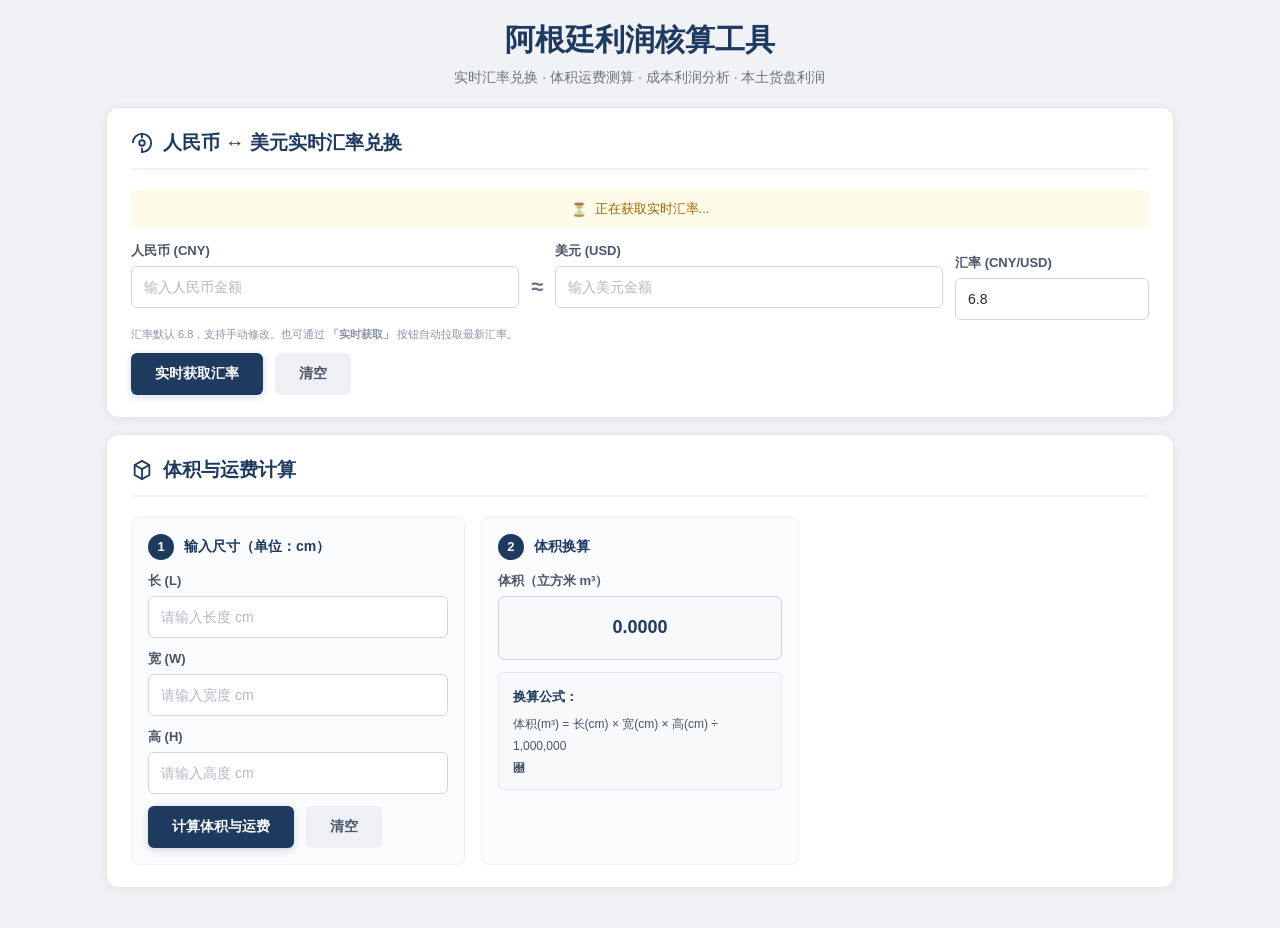
==== index.html @ 24477c1f "Publish original calculator page" ====
<!DOCTYPE html>
<html lang="zh-CN">
<head>
  <meta charset="UTF-8" />
  <meta name="viewport" content="width=device-width, initial-scale=1.0" />
  <title>阿根廷利润核算工具</title>
  <style>
    :root {
      --primary: #1e3a5f;
      --primary-light: #2c5282;
      --accent: #2563eb;
      --bg: #f0f2f5;
      --card: #ffffff;
      --border: #e2e5ea;
      --text: #1f2937;
      --muted: #6b7280;
      --green: #3f9142;
      --green-soft: #f2faf2;
      --blue-soft: #eff6ff;
      --danger: #dc2626;
      --danger-soft: #fff1f2;
      --shadow: 0 2px 12px rgba(0, 0, 0, 0.06);
      --radius-lg: 12px;
      --radius-md: 8px;
      --radius-sm: 6px;
    }

    * { box-sizing: border-box; }
    body {
      margin: 0;
      background: var(--bg);
      color: var(--text);
      font-family: "Microsoft YaHei", "PingFang SC", "Noto Sans SC", Arial, sans-serif;
    }

    .page {
      max-width: 1100px;
      margin: 0 auto;
      padding: 20px 16px 24px;
    }

    .hero {
      text-align: center;
      margin-bottom: 20px;
    }

    .hero h1 {
      margin: 0 0 8px;
      font-size: 30px;
      font-weight: 700;
      color: var(--primary);
    }

    .hero p {
      margin: 0;
      color: var(--muted);
      font-size: 14px;
    }

    .panel {
      background: var(--card);
      border: 1px solid var(--border);
      border-radius: var(--radius-lg);
      box-shadow: var(--shadow);
      padding: 22px 24px;
      margin-bottom: 16px;
    }

    .section-title {
      display: flex;
      align-items: center;
      gap: 10px;
      margin: 0 0 20px;
      padding-bottom: 12px;
      border-bottom: 2px solid #eef2f7;
      font-size: 19px;
      font-weight: 700;
      color: var(--primary);
    }

    .section-title svg { flex: 0 0 auto; }

    .section-title .subtitle {
      font-size: 13px;
      color: var(--muted);
      font-weight: 400;
      margin-left: 6px;
    }

    .grid-3 {
      display: grid;
      grid-template-columns: 1.05fr 1fr 1.05fr;
      gap: 16px;
      align-items: stretch;
    }

    .grid-2 {
      display: grid;
      grid-template-columns: 1fr 1fr;
      gap: 16px;
      align-items: start;
    }

    .grid-6 {
      display: grid;
      grid-template-columns: 1fr 1fr 1fr 0.85fr 0.85fr 0.85fr;
      gap: 14px;
      align-items: start;
    }

    .grid-2x2 {
      display: grid;
      grid-template-columns: 1fr 1fr;
      gap: 14px;
    }

    .subcard {
      border: 1px solid #eef0f5;
      border-radius: var(--radius-md);
      padding: 16px;
      background: #fafbfc;
    }

    .result-stack {
      display: grid;
      grid-template-rows: 1fr 1fr;
      gap: 14px;
    }

    .mini-card {
      border: 1px solid #eef0f5;
      border-radius: var(--radius-md);
      padding: 14px;
      background: #fafbfc;
      display: flex;
      flex-direction: column;
    }

    .step-head {
      display: flex;
      align-items: center;
      gap: 10px;
      font-weight: 700;
      font-size: 14px;
      color: var(--primary);
      margin-bottom: 12px;
    }

    .step-badge {
      width: 26px;
      height: 26px;
      border-radius: 50%;
      background: var(--primary);
      color: #fff;
      display: inline-flex;
      align-items: center;
      justify-content: center;
      font-size: 13px;
      font-weight: 700;
      flex: 0 0 auto;
    }

    .field-group { margin-bottom: 12px; }
    .field-group:last-child { margin-bottom: 0; }

    .label {
      display: block;
      font-size: 13px;
      color: #4a5568;
      font-weight: 600;
      margin-bottom: 6px;
    }

    input[type="number"], input[type="text"] {
      width: 100%;
      height: 42px;
      border: 1px solid #d1d5db;
      border-radius: var(--radius-sm);
      padding: 0 12px;
      font-size: 14px;
      color: var(--text);
      outline: none;
      background: #fff;
      transition: border-color 0.2s, box-shadow 0.2s;
    }

    input::placeholder { color: #b1b8c7; }
    input:focus {
      border-color: var(--accent);
      box-shadow: 0 0 0 3px rgba(37, 99, 235, 0.08);
    }

    input.readonly-result {
      background: #f8f9fb;
      text-align: center;
      font-weight: 700;
      color: var(--primary);
      font-size: 16px;
      border-color: #d1d5db;
    }

    .display-box {
      height: 64px;
      border: 1px solid #d1d5db;
      border-radius: var(--radius-sm);
      background: #f8f9fb;
      display: flex;
      align-items: center;
      justify-content: center;
      font-size: 18px;
      color: var(--primary);
      font-weight: 700;
      margin-bottom: 12px;
    }

    .formula-box {
      border: 1px solid #e5e7eb;
      border-radius: var(--radius-sm);
      background: #f8f9fb;
      color: #4a5568;
      padding: 12px 14px 10px;
      line-height: 1.85;
      font-size: 12px;
    }

    .formula-box strong {
      font-size: 13px;
      display: block;
      margin-bottom: 4px;
      color: var(--primary);
    }

    .result-value {
      height: 64px;
      border-radius: var(--radius-sm);
      border: 1px solid;
      display: flex;
      align-items: center;
      justify-content: center;
      font-size: 18px;
      font-weight: 700;
    }

    .green-box {
      background: var(--green-soft);
      border-color: #c6e6c8;
      color: var(--green);
    }

    .blue-box {
      background: var(--blue-soft);
      border-color: #bfd4f0;
      color: var(--accent);
    }

    .freight-row {
      display: flex;
      gap: 8px;
      align-items: center;
      margin-bottom: 8px;
    }

    .freight-row .field-group {
      flex: 1;
      margin-bottom: 0;
    }

    .freight-row .field-group.small {
      flex: 0.65;
    }

    .freight-row .field-group.tiny {
      flex: 0.7;
    }

    .freight-op {
      font-size: 18px;
      font-weight: 700;
      color: var(--muted);
      padding-top: 18px;
      flex: 0 0 auto;
    }

    .rate-group {
      display: flex;
      gap: 12px;
      align-items: flex-end;
    }

    .rate-group .field-group { flex: 1; }

    .rate-equal {
      display: flex;
      align-items: center;
      justify-content: center;
      font-size: 22px;
      font-weight: 700;
      color: var(--muted);
      padding-bottom: 20px;
      flex: 0 0 auto;
    }

    .actions {
      display: flex;
      gap: 12px;
      margin-top: 10px;
    }

    .btn {
      border: none;
      border-radius: var(--radius-sm);
      height: 42px;
      padding: 0 24px;
      font-size: 14px;
      font-weight: 700;
      cursor: pointer;
      transition: all 0.15s ease;
    }

    .btn:active { transform: translateY(1px); }

    .btn-primary {
      background: var(--primary);
      color: #fff;
      box-shadow: 0 2px 8px rgba(30, 58, 95, 0.2);
    }

    .btn-primary:hover { background: var(--primary-light); }

    .btn-light {
      background: #eef0f4;
      color: #4a5568;
    }

    .btn-light:hover { background: #e2e5ea; }

    .btn-block {
      display: block;
      width: 100%;
    }

    .note {
      margin-top: 6px;
      font-size: 11px;
      color: #8893a7;
      line-height: 1.5;
    }

    .small-result {
      height: 42px;
      border-radius: var(--radius-sm);
      border: 1px solid #d1d5db;
      background: #f8f9fb;
      color: var(--primary);
      display: flex;
      align-items: center;
      justify-content: center;
      font-size: 15px;
      font-weight: 700;
    }

    .gray-result {
      border-color: #d1d5db;
      background: #f3f4f6;
      color: #6b7280;
    }

    .blue-result {
      border-color: #bfd4f0;
      background: var(--blue-soft);
      color: var(--accent);
    }

    .green-result {
      border-color: #c6e6c8;
      background: var(--green-soft);
      color: var(--green);
    }

    .low-profit {
      color: var(--danger) !important;
      background: var(--danger-soft) !important;
      border-color: #fecdd3 !important;
    }

    .profit-high { color: var(--green); }
    .profit-low { color: var(--danger); }

    .analysis-box {
      border-radius: var(--radius-md);
      padding: 18px;
      margin-top: 18px;
      border: 1px solid #d1d5db;
      background: #f8f9fb;
    }

    .analysis-box .analysis-title {
      font-size: 15px;
      margin-bottom: 10px;
      color: var(--primary);
      font-weight: 700;
      display: flex;
      align-items: center;
      gap: 8px;
    }

    .analysis-box .analysis-content {
      font-size: 14px;
      line-height: 1.7;
      color: var(--text);
    }

    .analysis-box .analysis-content p { margin-bottom: 6px; }

    .highlight {
      background: #fef3c7;
      padding: 1px 5px;
      border-radius: 3px;
      font-weight: 600;
    }

    .recommended { color: var(--green); font-weight: 700; }
    .not-recommended { color: var(--danger); font-weight: 700; }

    .loading {
      text-align: center;
      padding: 10px;
      background: #fefce8;
      border-radius: var(--radius-sm);
      color: #a16207;
      margin: 0 0 14px;
      font-weight: 500;
      display: flex;
      align-items: center;
      justify-content: center;
      gap: 8px;
      font-size: 13px;
    }

    .loading .spin {
      display: inline-block;
      animation: spin 1.5s linear infinite;
    }

    .footer {
      text-align: center;
      color: #9aa1b1;
      font-size: 12px;
      margin-top: 12px;
    }

    @keyframes spin {
      0% { transform: rotate(0deg); }
      100% { transform: rotate(360deg); }
    }

    @media (max-width: 1100px) {
      .grid-3, .grid-6 { grid-template-columns: 1fr; }
      .result-stack { grid-template-rows: none; grid-template-columns: 1fr 1fr; }
    }

    @media (max-width: 640px) {
      .page { padding: 10px; }
      .hero h1 { font-size: 24px; }
      .panel { padding: 14px; }
      .result-stack { grid-template-columns: 1fr; }
      .grid-2, .grid-2x2 { grid-template-columns: 1fr; }
      .actions { flex-wrap: wrap; }
      .btn { width: 100%; }
      .rate-group { flex-direction: column; align-items: stretch; }
      .rate-equal { padding-bottom: 0; }
      .freight-row { flex-direction: column; }
      .freight-op { padding-top: 0; }
    }
  </style>
</head>
<body>
  <div class="page">
    <div class="hero">
      <h1>阿根廷利润核算工具</h1>
      <p>实时汇率兑换 · 体积运费测算 · 成本利润分析 · 本土货盘利润</p>
    </div>

    <!-- ============ 板块一：人民币 ↔ 美元实时汇率兑换 ============ -->
    <section class="panel">
      <div class="section-title">
        <svg width="22" height="22" viewBox="0 0 24 24" fill="none" xmlns="http://www.w3.org/2000/svg" aria-hidden="true">
          <path d="M2 12C2 6.48 6.48 2 12 2C17.52 2 22 6.48 22 12C22 17.52 17.52 22 12 22" stroke="currentColor" stroke-width="2"/>
          <path d="M12 2V6" stroke="currentColor" stroke-width="2" stroke-linecap="round"/>
          <path d="M12 22V18" stroke="currentColor" stroke-width="2" stroke-linecap="round"/>
          <circle cx="12" cy="12" r="3" stroke="currentColor" stroke-width="2"/>
        </svg>
        <span>人民币 ↔ 美元实时汇率兑换</span>
      </div>
      <div class="loading" id="fxLoading">
        <span class="spin">⏳</span> 正在获取实时汇率...
      </div>
      <div class="rate-group">
        <div class="field-group">
          <label class="label" for="rmbAmount">人民币 (CNY)</label>
          <input type="number" id="rmbAmount" placeholder="输入人民币金额" min="0" step="0.01" oninput="convertRmbToUsd()">
        </div>
        <div class="rate-equal">≈</div>
        <div class="field-group">
          <label class="label" for="usdAmount">美元 (USD)</label>
          <input type="number" id="usdAmount" placeholder="输入美元金额" min="0" step="0.01" oninput="convertUsdToRmb()">
        </div>
        <div class="field-group" style="flex:0.5;">
          <label class="label" for="fxRate">汇率 (CNY/USD)</label>
          <input type="number" id="fxRate" value="6.8" step="0.0001" oninput="convertRmbToUsd()">
        </div>
      </div>
      <div class="note">汇率默认 6.8，支持手动修改。也可通过 <b>「实时获取」</b> 按钮自动拉取最新汇率。</div>
      <div class="actions">
        <button class="btn btn-primary" id="fetchFxBtn">实时获取汇率</button>
        <button class="btn btn-light" id="clearFxBtn">清空</button>
      </div>
    </section>

    <!-- ============ 板块二：体积与运费计算 ============ -->
    <section class="panel">
      <div class="section-title">
        <svg width="22" height="22" viewBox="0 0 24 24" fill="none" xmlns="http://www.w3.org/2000/svg" aria-hidden="true">
          <path d="M12 2L20 6.5V17.5L12 22L4 17.5V6.5L12 2Z" stroke="currentColor" stroke-width="2"/>
          <path d="M4 6.5L12 11L20 6.5" stroke="currentColor" stroke-width="2"/>
          <path d="M12 11V22" stroke="currentColor" stroke-width="2"/>
        </svg>
        <span>体积与运费计算</span>
      </div>

      <div class="grid-3">
        <div class="subcard">
          <div class="step-head"><span class="step-badge">1</span> 输入尺寸（单位：cm）</div>
          <div class="field-group">
            <label class="label" for="length">长 (L)</label>
            <input type="number" id="length" placeholder="请输入长度 cm" min="0" step="any">
          </div>
          <div class="field-group">
            <label class="label" for="width">宽 (W)</label>
            <input type="number" id="width" placeholder="请输入宽度 cm" min="0" step="any">
          </div>
          <div class="field-group">
            <label class="label" for="height">高 (H)</label>
            <input type="number" id="height" placeholder="请输入高度 cm" min="0" step="any">
          </div>
          <div class="actions">
            <button class="btn btn-primary" id="calcVolumeBtn">计算体积与运费</button>
            <button class="btn btn-light" id="clearVolumeBtn">清空</button>
          </div>
        </div>

        <div class="subcard">
          <div class="step-head"><span class="step-badge">2</span> 体积换算</div>
          <div class="label">体积（立方米 m³）</div>
          <div class="display-box" id="volumeDisplay">0.0000</div>
          <div class="formula-box">
            <strong>换算公式：</strong>
            <div>体积(m³) = 长(cm) × 宽(cm) × 高(cm) ÷ 1,000,000</div>
            <div>＀
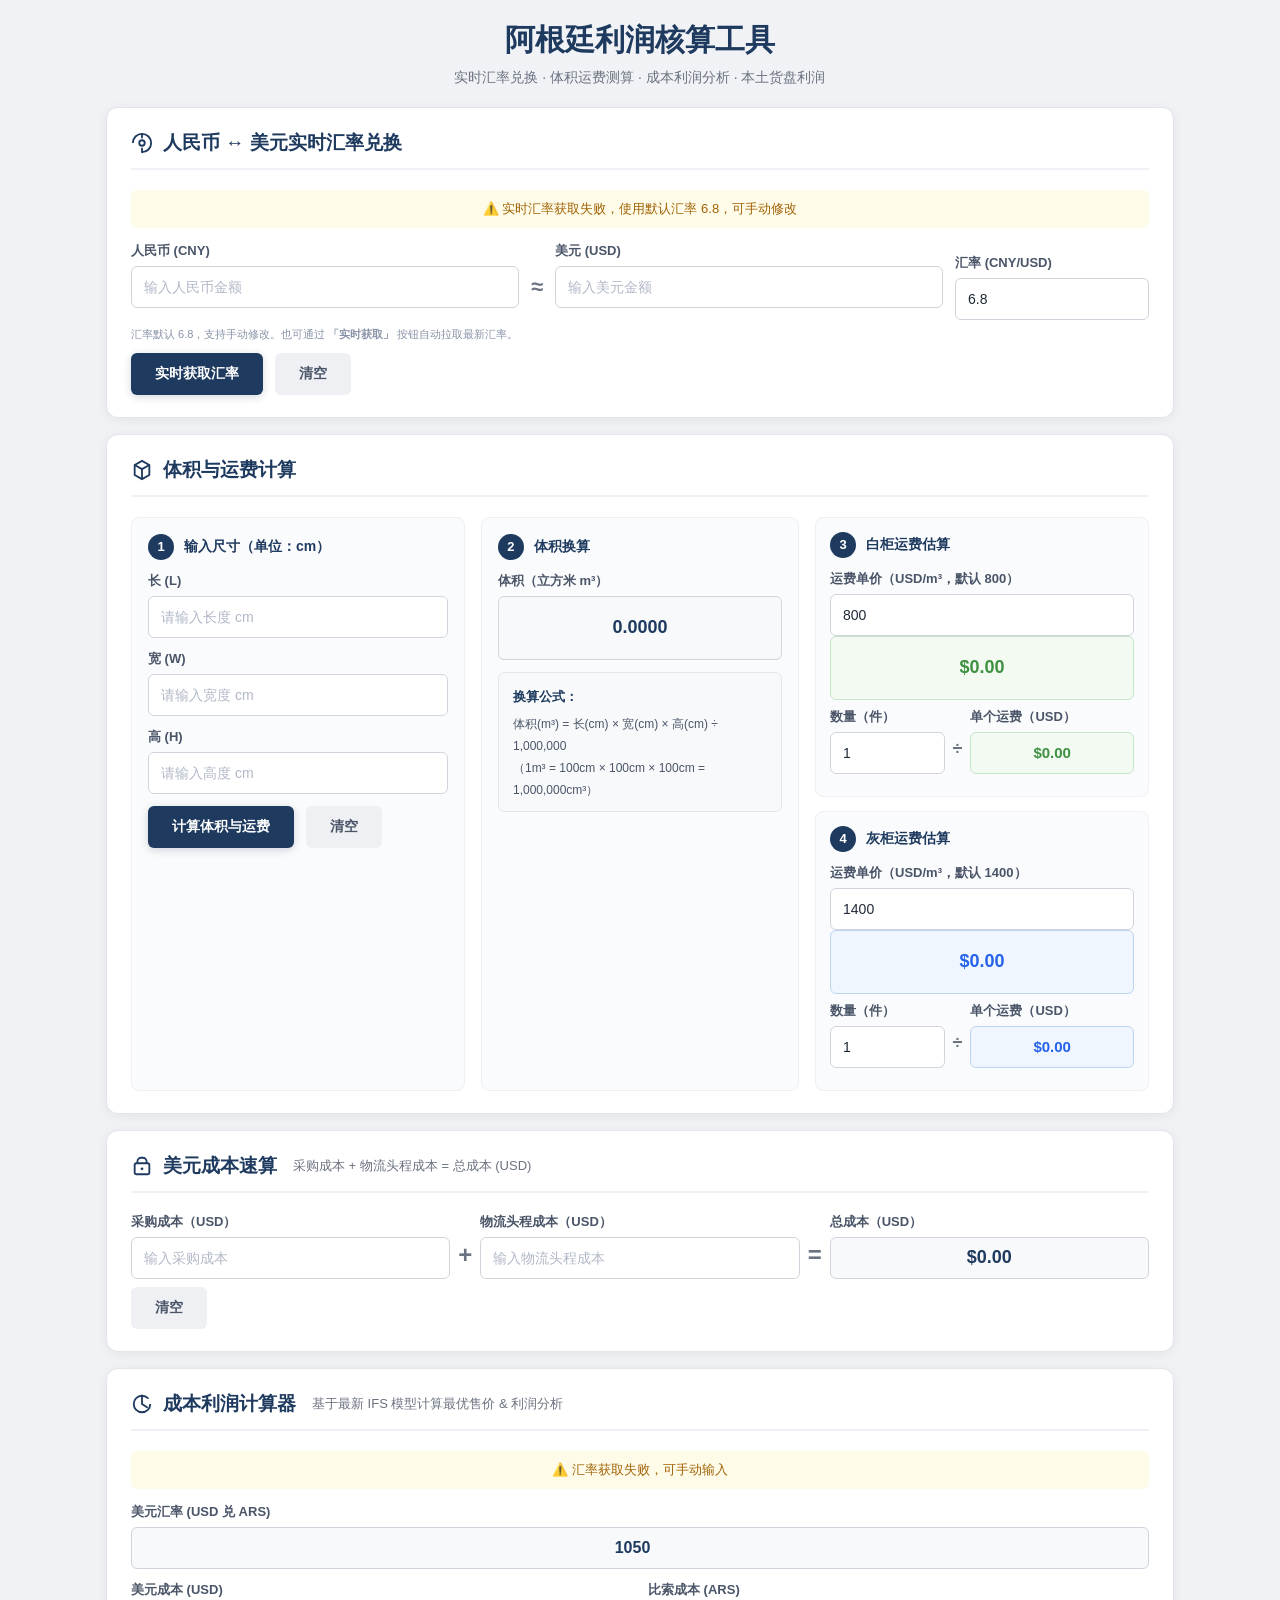
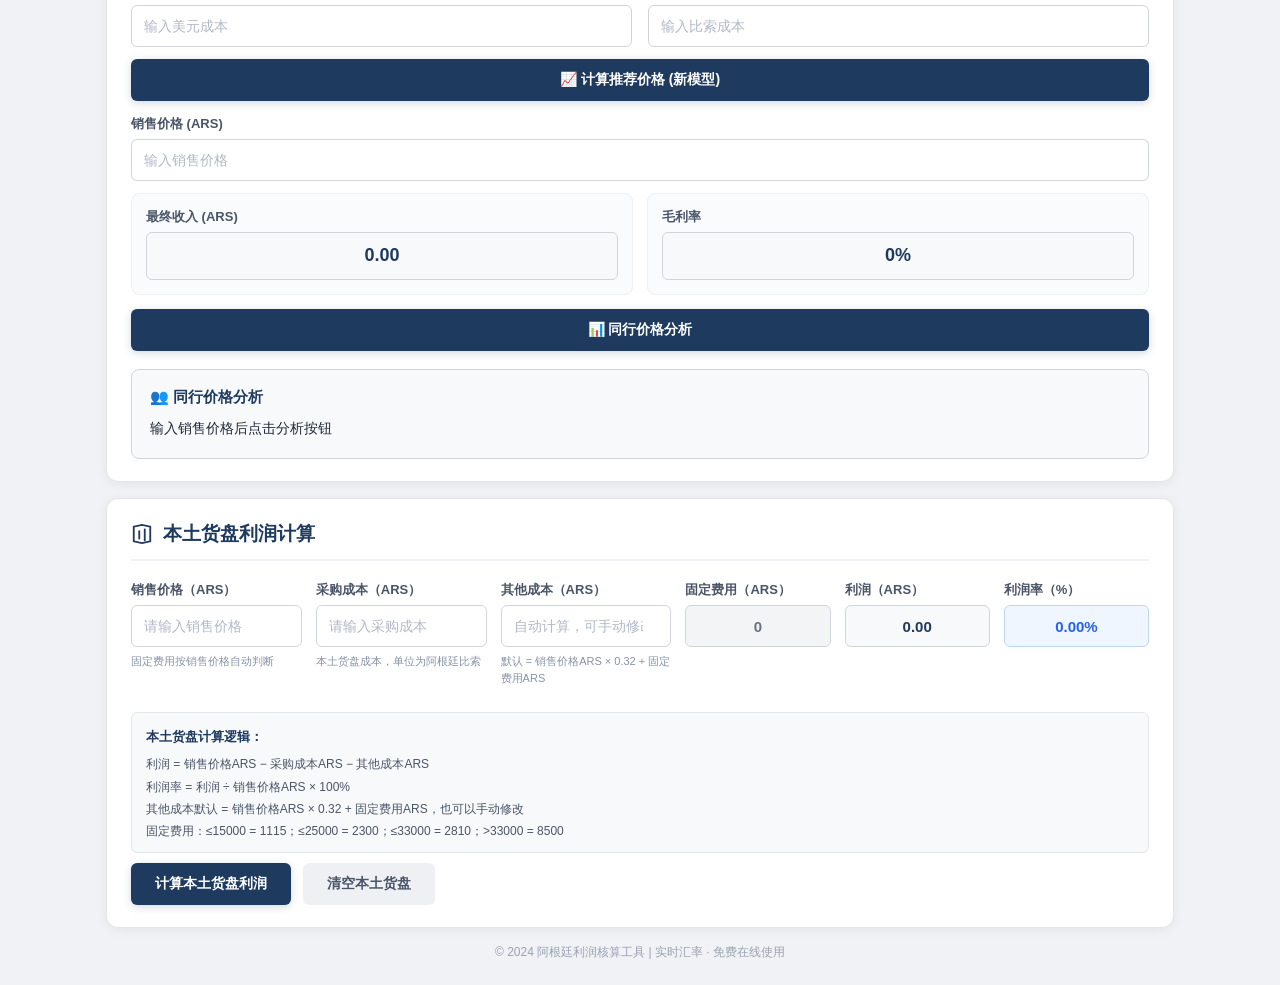
==== commit 299282d1: "Restore complete original calculator page" ====
--- a/index.html
+++ b/index.html
@@ -557,4 +557,568 @@
           <div class="formula-box">
             <strong>换算公式：</strong>
             <div>体积(m³) = 长(cm) × 宽(cm) × 高(cm) ÷ 1,000,000</div>
-            <div>＀+            <div>（1m³ = 100cm × 100cm × 100cm = 1,000,000cm³）</div>
+          </div>
+        </div>
+
+        <div class="result-stack">
+          <!-- 白柜 -->
+          <div class="mini-card">
+            <div class="step-head"><span class="step-badge">3</span> 白柜运费估算</div>
+            <div class="label">运费单价（USD/m³，默认 800）</div>
+            <input type="number" id="whiteRate" value="800" min="0" step="any" oninput="calculateVolume()">
+            <div class="result-value green-box" id="whiteCostDisplay">$0.00</div>
+            <div class="freight-row" style="margin-top:8px;">
+              <div class="field-group tiny">
+                <label class="label">数量（件）</label>
+                <input type="number" id="whiteQty" value="1" min="1" step="1" oninput="calculateVolume()">
+              </div>
+              <div class="freight-op">÷</div>
+              <div class="field-group">
+                <label class="label">单个运费（USD）</label>
+                <div class="small-result green-result" id="whiteEachDisplay">$0.00</div>
+              </div>
+            </div>
+          </div>
+
+          <!-- 灰柜 -->
+          <div class="mini-card">
+            <div class="step-head"><span class="step-badge">4</span> 灰柜运费估算</div>
+            <div class="label">运费单价（USD/m³，默认 1400）</div>
+            <input type="number" id="grayRate" value="1400" min="0" step="any" oninput="calculateVolume()">
+            <div class="result-value blue-box" id="grayCostDisplay">$0.00</div>
+            <div class="freight-row" style="margin-top:8px;">
+              <div class="field-group tiny">
+                <label class="label">数量（件）</label>
+                <input type="number" id="grayQty" value="1" min="1" step="1" oninput="calculateVolume()">
+              </div>
+              <div class="freight-op">÷</div>
+              <div class="field-group">
+                <label class="label">单个运费（USD）</label>
+                <div class="small-result blue-result" id="grayEachDisplay">$0.00</div>
+              </div>
+            </div>
+          </div>
+        </div>
+      </div>
+    </section>
+
+    <!-- ============ 板块三：美元成本速算 ============ -->
+    <section class="panel">
+      <div class="section-title">
+        <svg width="22" height="22" viewBox="0 0 24 24" fill="none" xmlns="http://www.w3.org/2000/svg" aria-hidden="true">
+          <path d="M17 9V7C17 4.79086 15.2091 3 13 3H11C8.79086 3 7 4.79086 7 7V9" stroke="currentColor" stroke-width="2"/>
+          <rect x="4" y="9" width="16" height="12" rx="2" stroke="currentColor" stroke-width="2"/>
+          <circle cx="12" cy="15" r="1.5" fill="currentColor"/>
+        </svg>
+        <span>美元成本速算</span>
+        <span class="subtitle">采购成本 + 物流头程成本 = 总成本 (USD)</span>
+      </div>
+
+      <div class="freight-row">
+        <div class="field-group">
+          <label class="label" for="quickPurchaseUsd">采购成本（USD）</label>
+          <input type="number" id="quickPurchaseUsd" placeholder="输入采购成本" min="0" step="0.01" oninput="calcQuickCost()">
+        </div>
+        <div class="freight-op" style="font-size:24px;">+</div>
+        <div class="field-group">
+          <label class="label" for="quickFreightUsd">物流头程成本（USD）</label>
+          <input type="number" id="quickFreightUsd" placeholder="输入物流头程成本" min="0" step="0.01" oninput="calcQuickCost()">
+        </div>
+        <div class="freight-op" style="font-size:24px;">=</div>
+        <div class="field-group">
+          <label class="label">总成本（USD）</label>
+          <div class="small-result" id="quickTotalUsd" style="height:42px;font-size:18px;">$0.00</div>
+        </div>
+      </div>
+      <div class="actions" style="margin-top:6px;">
+        <button class="btn btn-light" id="clearQuickCostBtn">清空</button>
+      </div>
+    </section>
+
+    <!-- ============ 板块四：成本利润计算器 ============ -->
+    <section class="panel">
+      <div class="section-title">
+        <svg width="22" height="22" viewBox="0 0 24 24" fill="none" xmlns="http://www.w3.org/2000/svg" aria-hidden="true">
+          <path d="M12 3V12L17.5 15.5" stroke="currentColor" stroke-width="2" stroke-linecap="round"/>
+          <path d="M21 12C21 16.9706 16.9706 21 12 21C7.02944 21 3 16.9706 3 12C3 7.02944 7.02944 3 12 3" stroke="currentColor" stroke-width="2"/>
+          <path d="M12 3C14.5 3 16.8 4 18.4 5.6" stroke="currentColor" stroke-width="2" stroke-linecap="round"/>
+        </svg>
+        <span>成本利润计算器</span>
+        <span class="subtitle">基于最新 IFS 模型计算最优售价 &amp; 利润分析</span>
+      </div>
+
+      <div class="loading" id="loading">
+        <span class="spin">⏳</span> 正在获取美元汇率 (USD/ARS)...
+      </div>
+
+      <div class="field-group">
+        <label class="label" for="dolarBlue">美元汇率 (USD 兑 ARS)</label>
+        <input type="number" id="dolarBlue" class="readonly-result" readonly>
+      </div>
+
+      <div class="grid-2">
+        <div class="field-group">
+          <label class="label" for="costoUS">美元成本 (USD)</label>
+          <input type="number" id="costoUS" placeholder="输入美元成本" oninput="updateFromDollar()">
+        </div>
+        <div class="field-group">
+          <label class="label" for="costoARS">比索成本 (ARS)</label>
+          <input type="number" id="costoARS" placeholder="输入比索成本" oninput="updateFromPeso()">
+        </div>
+      </div>
+
+      <button class="btn btn-primary btn-block" style="margin-bottom:14px;" onclick="calculateRecommendedPrice()">
+        📈 计算推荐价格 (新模型)
+      </button>
+
+      <div class="field-group">
+        <label class="label" for="precioVenta">销售价格 (ARS)</label>
+        <input type="number" id="precioVenta" placeholder="输入销售价格" oninput="calculateProfitAndIncome()">
+      </div>
+
+      <div class="grid-2x2">
+        <div class="mini-card">
+          <div class="label" style="margin-bottom:6px;">最终收入 (ARS)</div>
+          <div class="small-result" id="finalIncome" style="height:48px;font-size:18px;">0.00</div>
+        </div>
+        <div class="mini-card">
+          <div class="label" style="margin-bottom:6px;">毛利率</div>
+          <div class="small-result" id="profitMargin" style="height:48px;font-size:18px;">0%</div>
+        </div>
+      </div>
+
+      <button class="btn btn-primary btn-block" style="margin-top:14px;" onclick="analyzeCompetitorPricing()">
+        📊 同行价格分析
+      </button>
+
+      <div class="analysis-box" id="competitorAnalysis">
+        <div class="analysis-title">👥 同行价格分析</div>
+        <div class="analysis-content">输入销售价格后点击分析按钮</div>
+      </div>
+    </section>
+
+    <!-- ============ 板块五：本土货盘利润计算 ============ -->
+    <section class="panel">
+      <div class="section-title">
+        <svg width="22" height="22" viewBox="0 0 24 24" fill="none" xmlns="http://www.w3.org/2000/svg" aria-hidden="true">
+          <path d="M3 20V4L12 2L21 4V20L12 22L3 20Z" stroke="currentColor" stroke-width="2"/>
+          <path d="M9 9V17" stroke="currentColor" stroke-width="2" stroke-linecap="round"/>
+          <path d="M15 7V19" stroke="currentColor" stroke-width="2" stroke-linecap="round"/>
+        </svg>
+        <span>本土货盘利润计算</span>
+      </div>
+
+      <div class="grid-6">
+        <div class="field-group">
+          <label class="label" for="localSalesArs">销售价格（ARS）</label>
+          <input type="number" id="localSalesArs" placeholder="请输入销售价格" min="0" step="any">
+          <div class="note">固定费用按销售价格自动判断</div>
+        </div>
+        <div class="field-group">
+          <label class="label" for="localPurchaseArs">采购成本（ARS）</label>
+          <input type="number" id="localPurchaseArs" placeholder="请输入采购成本" min="0" step="any">
+          <div class="note">本土货盘成本，单位为阿根廷比索</div>
+        </div>
+        <div class="field-group">
+          <label class="label" for="localOtherCostArs">其他成本（ARS）</label>
+          <input type="number" id="localOtherCostArs" placeholder="自动计算，可手动修改" min="0" step="any">
+          <div class="note">默认 = 销售价格ARS × 0.32 + 固定费用ARS</div>
+        </div>
+        <div class="field-group">
+          <label class="label">固定费用（ARS）</label>
+          <div class="small-result gray-result" id="localFixedFeeArs">0</div>
+        </div>
+        <div class="field-group">
+          <label class="label">利润（ARS）</label>
+          <div class="small-result" id="localProfitArs">0.00</div>
+        </div>
+        <div class="field-group">
+          <label class="label">利润率（%）</label>
+          <div class="small-result blue-result" id="localProfitRate">0.00%</div>
+        </div>
+      </div>
+
+      <div class="formula-box" style="margin-top:14px;">
+        <strong>本土货盘计算逻辑：</strong>
+        利润 = 销售价格ARS − 采购成本ARS − 其他成本ARS<br>
+        利润率 = 利润 ÷ 销售价格ARS × 100%<br>
+        其他成本默认 = 销售价格ARS × 0.32 + 固定费用ARS，也可以手动修改<br>
+        固定费用：≤15000 = 1115；≤25000 = 2300；≤33000 = 2810；&gt;33000 = 8500
+      </div>
+
+      <div class="actions">
+        <button class="btn btn-primary" id="calcLocalProfitBtn">计算本土货盘利润</button>
+        <button class="btn btn-light" id="clearLocalProfitBtn">清空本土货盘</button>
+      </div>
+    </section>
+
+    <div class="footer">© 2024 阿根廷利润核算工具 | 实时汇率 · 免费在线使用</div>
+  </div>
+
+  <script>
+    // ===== 公共工具函数 =====
+    const num = (v) => { const n = parseFloat(v); return Number.isFinite(n) ? n : 0; };
+    const fmtMoney = (n) => `$${n.toFixed(2)}`;
+    const fmtPct = (n) => `${n.toFixed(2)}%`;
+
+    // ===== 板块一：人民币↔美元实时汇率兑换 =====
+    async function fetchFxRate() {
+      const loading = document.getElementById("fxLoading");
+      try {
+        const ctrl = new AbortController();
+        setTimeout(() => ctrl.abort(), 6000);
+        const resp = await fetch("https://api.exchangerate-api.com/v4/latest/USD", { signal: ctrl.signal });
+        const data = await resp.json();
+        if (data && data.rates && data.rates.CNY) {
+          document.getElementById("fxRate").value = data.rates.CNY.toFixed(4);
+          loading.style.display = "none";
+          convertRmbToUsd();
+        }
+      } catch (e) {
+        console.error("汇率获取失败:", e);
+        loading.innerHTML = '⚠️ 实时汇率获取失败，使用默认汇率 6.8，可手动修改';
+        document.getElementById("fxRate").value = "6.8";
+      }
+    }
+
+    function convertRmbToUsd() {
+      const rmb = num(document.getElementById("rmbAmount").value);
+      const rate = num(document.getElementById("fxRate").value) || 6.8;
+      if (rmb > 0) {
+        document.getElementById("usdAmount").value = (rmb / rate).toFixed(2);
+      } else if (rmb === 0) {
+        document.getElementById("usdAmount").value = "";
+      }
+    }
+
+    function convertUsdToRmb() {
+      const usd = num(document.getElementById("usdAmount").value);
+      const rate = num(document.getElementById("fxRate").value) || 6.8;
+      if (usd > 0) {
+        document.getElementById("rmbAmount").value = (usd * rate).toFixed(2);
+      } else if (usd === 0) {
+        document.getElementById("rmbAmount").value = "";
+      }
+    }
+
+    function clearFx() {
+      document.getElementById("rmbAmount").value = "";
+      document.getElementById("usdAmount").value = "";
+    }
+
+    document.getElementById("fetchFxBtn").addEventListener("click", fetchFxRate);
+    document.getElementById("clearFxBtn").addEventListener("click", clearFx);
+    document.getElementById("fxRate").addEventListener("input", () => { convertRmbToUsd(); });
+
+    // ===== 板块三：美元成本速算 =====
+    function calcQuickCost() {
+      const purchase = num(document.getElementById("quickPurchaseUsd").value);
+      const freight = num(document.getElementById("quickFreightUsd").value);
+      const total = purchase + freight;
+      document.getElementById("quickTotalUsd").textContent = fmtMoney(total);
+    }
+
+    document.getElementById("clearQuickCostBtn").addEventListener("click", () => {
+      document.getElementById("quickPurchaseUsd").value = "";
+      document.getElementById("quickFreightUsd").value = "";
+      document.getElementById("quickTotalUsd").textContent = "$0.00";
+    });
+
+    // ===== 板块二：体积与运费计算 =====
+    function calculateVolume() {
+      const l = num(document.getElementById("length").value);
+      const w = num(document.getElementById("width").value);
+      const h = num(document.getElementById("height").value);
+      const whiteRate = num(document.getElementById("whiteRate").value) || 800;
+      const grayRate = num(document.getElementById("grayRate").value) || 1400;
+      const whiteQty = num(document.getElementById("whiteQty").value) || 1;
+      const grayQty = num(document.getElementById("grayQty").value) || 1;
+      const volume = l > 0 && w > 0 && h > 0 ? (l * w * h) / 1000000 : 0;
+      const white = volume * whiteRate;
+      const gray = volume * grayRate;
+
+      document.getElementById("volumeDisplay").textContent = volume.toFixed(4);
+      document.getElementById("whiteCostDisplay").textContent = fmtMoney(white);
+      document.getElementById("grayCostDisplay").textContent = fmtMoney(gray);
+      document.getElementById("whiteEachDisplay").textContent = fmtMoney(whiteQty > 0 ? white / whiteQty : 0);
+      document.getElementById("grayEachDisplay").textContent = fmtMoney(grayQty > 0 ? gray / grayQty : 0);
+    }
+
+    function clearVolume() {
+      document.getElementById("length").value = "";
+      document.getElementById("width").value = "";
+      document.getElementById("height").value = "";
+      document.getElementById("whiteRate").value = "800";
+      document.getElementById("grayRate").value = "1400";
+      document.getElementById("whiteQty").value = "1";
+      document.getElementById("grayQty").value = "1";
+      document.getElementById("volumeDisplay").textContent = "0.0000";
+      document.getElementById("whiteCostDisplay").textContent = "$0.00";
+      document.getElementById("grayCostDisplay").textContent = "$0.00";
+      document.getElementById("whiteEachDisplay").textContent = "$0.00";
+      document.getElementById("grayEachDisplay").textContent = "$0.00";
+    }
+
+    document.getElementById("calcVolumeBtn").addEventListener("click", calculateVolume);
+    document.getElementById("clearVolumeBtn").addEventListener("click", clearVolume);
+    ["length", "width", "height", "whiteRate", "grayRate", "whiteQty", "grayQty"].forEach(id => {
+      document.getElementById(id).addEventListener("input", calculateVolume);
+    });
+
+    // ===== 板块五：本土货盘利润计算 =====
+    let localOtherCostManuallyChanged = false;
+
+    function getFixedFeeArs(salesArs) {
+      if (salesArs <= 0) return 0;
+      if (salesArs <= 15000) return 1115;
+      if (salesArs <= 25000) return 2300;
+      if (salesArs <= 33000) return 2810;
+      return 8500;
+    }
+
+    function calculateLocalProfit() {
+      const salesArs = num(document.getElementById("localSalesArs").value);
+      const purchaseArs = num(document.getElementById("localPurchaseArs").value);
+      const fixedFeeArs = getFixedFeeArs(salesArs);
+      const defaultOtherCostArs = salesArs > 0 ? (salesArs * 0.32 + fixedFeeArs) : 0;
+
+      if (!localOtherCostManuallyChanged) {
+        document.getElementById("localOtherCostArs").value = defaultOtherCostArs ? defaultOtherCostArs.toFixed(2) : "";
+      }
+
+      const otherCostArs = num(document.getElementById("localOtherCostArs").value);
+      const profitArs = salesArs - purchaseArs - otherCostArs;
+      const profitRate = salesArs > 0 ? (profitArs / salesArs) * 100 : 0;
+
+      document.getElementById("localFixedFeeArs").textContent = fixedFeeArs.toFixed(0);
+      document.getElementById("localProfitArs").textContent = profitArs.toFixed(2);
+      document.getElementById("localProfitRate").textContent = fmtPct(profitRate);
+
+      const rateEl = document.getElementById("localProfitRate");
+      if (salesArs > 0 && profitRate < 20) {
+        rateEl.classList.add("low-profit");
+      } else {
+        rateEl.classList.remove("low-profit");
+      }
+    }
+
+    function clearLocalProfit() {
+      document.getElementById("localSalesArs").value = "";
+      document.getElementById("localPurchaseArs").value = "";
+      document.getElementById("localOtherCostArs").value = "";
+      localOtherCostManuallyChanged = false;
+      document.getElementById("localFixedFeeArs").textContent = "0";
+      document.getElementById("localProfitArs").textContent = "0.00";
+      document.getElementById("localProfitRate").textContent = "0.00%";
+      document.getElementById("localProfitRate").classList.remove("low-profit");
+    }
+
+    document.getElementById("calcLocalProfitBtn").addEventListener("click", calculateLocalProfit);
+    document.getElementById("clearLocalProfitBtn").addEventListener("click", clearLocalProfit);
+    ["localSalesArs", "localPurchaseArs"].forEach(id => {
+      document.getElementById(id).addEventListener("input", calculateLocalProfit);
+    });
+    document.getElementById("localOtherCostArs").addEventListener("input", () => {
+      localOtherCostManuallyChanged = true;
+      calculateLocalProfit();
+    });
+  </script>
+
+  <script>
+    // ===== 板块四：成本利润计算器（原逻辑完整保留） =====
+    let costARS = 0;
+    let recommendedPrice = 0;
+    let finalIncome = 0;
+    let profitMargin = 0;
+
+    async function fetchDollarBlue() {
+      try {
+        const ctrl = new AbortController();
+        setTimeout(() => ctrl.abort(), 6000);
+        const response = await fetch("https://dolarapi.com/v1/dolares/blue", { signal: ctrl.signal });
+        const data = await response.json();
+        if (data && data.venta) {
+          document.getElementById("dolarBlue").value = data.venta.toFixed(2);
+          document.getElementById("loading").style.display = "none";
+        }
+      } catch (error) {
+        console.error("Error al obtener el dólar:", error);
+        document.getElementById("loading").innerHTML = '⚠️ 汇率获取失败，可手动输入';
+        document.getElementById("dolarBlue").removeAttribute("readonly");
+        document.getElementById("dolarBlue").value = "1050";
+      }
+    }
+
+    function updateFromDollar() {
+      const usd = parseFloat(document.getElementById("costoUS").value);
+      const rate = parseFloat(document.getElementById("dolarBlue").value);
+      if (!isNaN(usd) && !isNaN(rate) && usd > 0) {
+        const ars = usd * rate;
+        document.getElementById("costoARS").value = ars.toFixed(2);
+        costARS = ars;
+      } else if (!isNaN(usd) && usd === 0) {
+        document.getElementById("costoARS").value = "";
+        costARS = 0;
+      }
+    }
+
+    function updateFromPeso() {
+      const ars = parseFloat(document.getElementById("costoARS").value);
+      const rate = parseFloat(document.getElementById("dolarBlue").value);
+      if (!isNaN(ars) && !isNaN(rate) && rate > 0) {
+        const usd = ars / rate;
+        document.getElementById("costoUS").value = usd.toFixed(2);
+        costARS = ars;
+      } else if (!isNaN(ars) && ars === 0) {
+        document.getElementById("costoUS").value = "";
+        costARS = 0;
+      }
+    }
+
+    function calculateRecommendedPrice() {
+      const arsInput = document.getElementById("costoARS").value;
+      if (!arsInput || arsInput.trim() === "") {
+        alert("请先输入比索成本 (ARS)");
+        return;
+      }
+      costARS = parseFloat(arsInput);
+      if (isNaN(costARS) || costARS < 0) {
+        alert("请输入有效的比索成本 (数值 >= 0)");
+        return;
+      }
+      let fixedFee = 0;
+      if (costARS <= 5484.12) {
+        fixedFee = 991.45;
+      } else if (costARS <= 7738.35) {
+        fixedFee = 1975;
+      } else if (costARS <= 10962.16) {
+        fixedFee = 2393.7;
+      } else {
+        fixedFee = 5925;
+      }
+      const denominator = 0.404723;
+      let calculatedPrice = (costARS + fixedFee) / denominator;
+      if (calculatedPrice < 0) calculatedPrice = 0;
+      if (costARS === 0 && calculatedPrice < 500) calculatedPrice = 500;
+      recommendedPrice = calculatedPrice;
+      document.getElementById("precioVenta").value = recommendedPrice.toFixed(2);
+      calculateProfitAndIncome();
+      const btn = document.querySelector(".btn-block");
+      if (btn && btn.textContent.includes("计算推荐价格")) {
+        const originalText = btn.innerHTML;
+        btn.innerHTML = "✅ 模型已应用 (IFS)";
+        setTimeout(() => { btn.innerHTML = originalText; }, 1800);
+      }
+    }
+
+    function calculateFinalIncome(price) {
+      let fixedFee;
+      if (price <= 15000) {
+        fixedFee = 1115;
+      } else if (price <= 25000) {
+        fixedFee = 2300;
+      } else if (price <= 33000) {
+        fixedFee = 2810;
+      } else {
+        fixedFee = 8500;
+      }
+      return price * 0.68 - fixedFee;
+    }
+
+    function calculateProfitAndIncome() {
+      const sellingPrice = parseFloat(document.getElementById("precioVenta").value);
+      const cost = parseFloat(document.getElementById("costoARS").value);
+      if (isNaN(sellingPrice) || isNaN(cost)) return;
+
+      costARS = cost;
+      finalIncome = calculateFinalIncome(sellingPrice);
+      if (sellingPrice > 0) {
+        profitMargin = ((finalIncome - costARS) / sellingPrice) * 100;
+      } else {
+        profitMargin = 0;
+      }
+      document.getElementById("finalIncome").textContent = finalIncome.toFixed(2);
+      document.getElementById("profitMargin").textContent = profitMargin.toFixed(2) + "%";
+
+      const marginEl = document.getElementById("profitMargin");
+      marginEl.className = "small-result";
+      marginEl.style.height = "48px";
+      marginEl.style.fontSize = "18px";
+      if (profitMargin > 25) marginEl.classList.add("profit-high");
+      else if (profitMargin < 0) marginEl.classList.add("profit-low");
+      else if (profitMargin < 20) marginEl.classList.add("profit-low");
+    }
+
+    function analyzeCompetitorPricing() {
+      const sellingPrice = parseFloat(document.getElementById("precioVenta").value);
+      const cost = parseFloat(document.getElementById("costoARS").value);
+      if (isNaN(sellingPrice) || isNaN(cost) || cost < 0) {
+        alert("请先输入有效的成本和销售价格");
+        return;
+      }
+      costARS = cost;
+      const currentProfit = profitMargin;
+      const competitorPrices = [
+        sellingPrice * 0.85,
+        sellingPrice * 0.92,
+        sellingPrice,
+        sellingPrice * 1.08,
+        sellingPrice * 1.18
+      ].map(p => Math.max(p, cost + 100));
+      const competitorProfits = competitorPrices.map(price => {
+        const income = calculateFinalIncome(price);
+        return ((income - costARS) / price) * 100;
+      });
+      let bestIndex = 0;
+      let bestProfit = -Infinity;
+      for (let i = 0; i < competitorProfits.length; i++) {
+        if (competitorProfits[i] > bestProfit && competitorProfits[i] >= 12) {
+          bestProfit = competitorProfits[i];
+          bestIndex = i;
+        }
+      }
+      const bestPrice = competitorPrices[bestIndex];
+      const bestProfitValue = competitorProfits[bestIndex];
+      let analysis = `
+        <p>📊 <strong>当前价格:</strong> <span class="highlight">${sellingPrice.toFixed(2)} ARS</span></p>
+        <p>💰 <strong>当前毛利率:</strong> <span class="${currentProfit > 22 ? 'recommended' : 'not-recommended'}">${currentProfit.toFixed(2)}%</span></p>
+        <p>🏷️ <strong>市场参考区间:</strong> ${(competitorPrices[0]*0.96).toFixed(2)} - ${(competitorPrices[4]*1.04).toFixed(2)} ARS</p>
+      `;
+      if (currentProfit < 18 && currentProfit >= 0) {
+        analysis += '<p class="not-recommended">⚠️ <strong>毛利率偏低</strong>，建议运用新定价模型(点击上方蓝色按钮)优化售价，或降低成本。</p>';
+      } else if (currentProfit < 0) {
+        analysis += '<p class="not-recommended">🚨 严重警告: 当前售价低于成本！请立即调整售价高于成本。</p>';
+      } else if (currentProfit > 30) {
+        analysis += '<p class="recommended">✅ <strong>利润率非常健康</strong>，具有价格战防御能力，可考虑小幅促销提升销量。</p>';
+      } else {
+        analysis += '<p class="recommended">✔️ 毛利率处于合理区间，竞争力良好。</p>';
+      }
+      if (bestPrice < sellingPrice && bestProfitValue >= 18 && bestProfitValue > currentProfit) {
+        analysis += `<p>🎯 <strong>竞争策略:</strong> 可尝试降价至 <span class="highlight">${bestPrice.toFixed(2)} ARS</span> (预估毛利率 ${bestProfitValue.toFixed(2)}%) 抢占市场份额。</p>`;
+      } else if (bestPrice > sellingPrice && bestProfitValue >= 20 && bestProfitValue > currentProfit) {
+        analysis += `<p>📈 <strong>提价空间:</strong> 可测试提升至 <span class="highlight">${bestPrice.toFixed(2)} ARS</span> (毛利率 ${bestProfitValue.toFixed(2)}%)，利润更优。</p>`;
+      } else if (bestProfitValue < currentProfit && currentProfit > 20) {
+        analysis += '<p>🏆 当前定价已经非常具有优势，保持现有价格并优化供应链。</p>';
+      } else {
+        analysis += '<p>💡 建议结合新IFS定价模型重新计算售价，获取理想利润。</p>';
+      }
+      const suggested = (costARS + (costARS <= 5484.12 ? 991.45 : costARS <= 7738.35 ? 1975 : costARS <= 10962.16 ? 2393.7 : 5925)) / 0.404723;
+      if (sellingPrice < suggested * 0.85 && costARS > 3000) {
+        analysis += `<p class="not-recommended">🔔 检测到售价明显低于系统推荐模型售价 (≈ ${suggested.toFixed(2)} ARS)，可能存在利润流失风险。</p>`;
+      }
+      document.querySelector(".analysis-box .analysis-content").innerHTML = analysis;
+    }
+
+    window.onload = function() {
+      fetchDollarBlue();
+      fetchFxRate();
+      costARS = 0;
+      calculateProfitAndIncome();
+      calculateVolume();
+      calcQuickCost();
+      calculateLocalProfit();
+    };
+  </script>
+</body>
+</html>
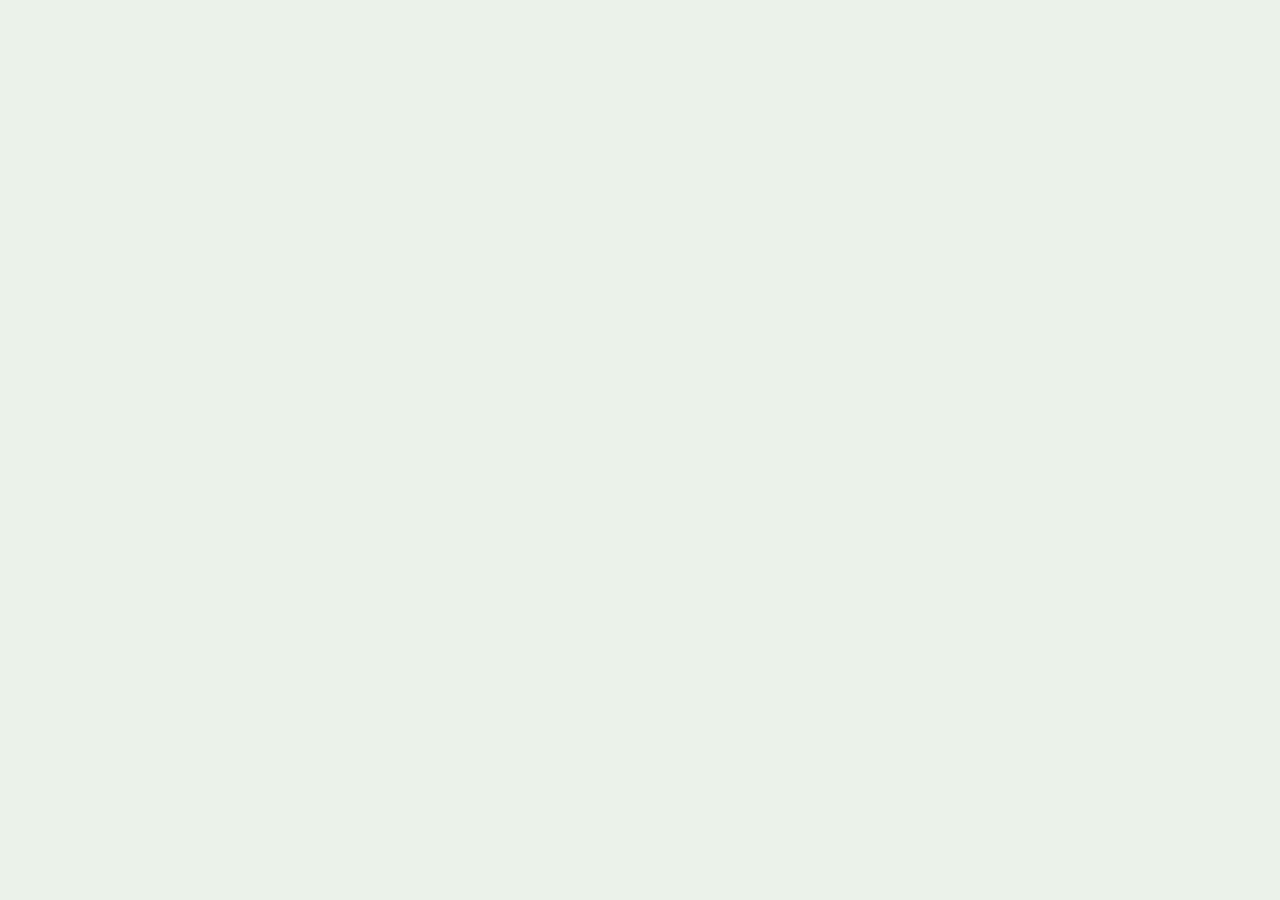
==== commit aaf8c7f0: "Publish homepage logistics module and SKU imports" ====
--- a/index.html
+++ b/index.html
@@ -1,1124 +1,17 @@
-
-<!DOCTYPE html>
-<html lang="zh-CN">
-<head>
-  <meta charset="UTF-8" />
-  <meta name="viewport" content="width=device-width, initial-scale=1.0" />
-  <title>阿根廷利润核算工具</title>
-  <style>
-    :root {
-      --primary: #1e3a5f;
-      --primary-light: #2c5282;
-      --accent: #2563eb;
-      --bg: #f0f2f5;
-      --card: #ffffff;
-      --border: #e2e5ea;
-      --text: #1f2937;
-      --muted: #6b7280;
-      --green: #3f9142;
-      --green-soft: #f2faf2;
-      --blue-soft: #eff6ff;
-      --danger: #dc2626;
-      --danger-soft: #fff1f2;
-      --shadow: 0 2px 12px rgba(0, 0, 0, 0.06);
-      --radius-lg: 12px;
-      --radius-md: 8px;
-      --radius-sm: 6px;
-    }
-
-    * { box-sizing: border-box; }
-    body {
-      margin: 0;
-      background: var(--bg);
-      color: var(--text);
-      font-family: "Microsoft YaHei", "PingFang SC", "Noto Sans SC", Arial, sans-serif;
-    }
-
-    .page {
-      max-width: 1100px;
-      margin: 0 auto;
-      padding: 20px 16px 24px;
-    }
-
-    .hero {
-      text-align: center;
-      margin-bottom: 20px;
-    }
-
-    .hero h1 {
-      margin: 0 0 8px;
-      font-size: 30px;
-      font-weight: 700;
-      color: var(--primary);
-    }
-
-    .hero p {
-      margin: 0;
-      color: var(--muted);
-      font-size: 14px;
-    }
-
-    .panel {
-      background: var(--card);
-      border: 1px solid var(--border);
-      border-radius: var(--radius-lg);
-      box-shadow: var(--shadow);
-      padding: 22px 24px;
-      margin-bottom: 16px;
-    }
-
-    .section-title {
-      display: flex;
-      align-items: center;
-      gap: 10px;
-      margin: 0 0 20px;
-      padding-bottom: 12px;
-      border-bottom: 2px solid #eef2f7;
-      font-size: 19px;
-      font-weight: 700;
-      color: var(--primary);
-    }
-
-    .section-title svg { flex: 0 0 auto; }
-
-    .section-title .subtitle {
-      font-size: 13px;
-      color: var(--muted);
-      font-weight: 400;
-      margin-left: 6px;
-    }
-
-    .grid-3 {
-      display: grid;
-      grid-template-columns: 1.05fr 1fr 1.05fr;
-      gap: 16px;
-      align-items: stretch;
-    }
-
-    .grid-2 {
-      display: grid;
-      grid-template-columns: 1fr 1fr;
-      gap: 16px;
-      align-items: start;
-    }
-
-    .grid-6 {
-      display: grid;
-      grid-template-columns: 1fr 1fr 1fr 0.85fr 0.85fr 0.85fr;
-      gap: 14px;
-      align-items: start;
-    }
-
-    .grid-2x2 {
-      display: grid;
-      grid-template-columns: 1fr 1fr;
-      gap: 14px;
-    }
-
-    .subcard {
-      border: 1px solid #eef0f5;
-      border-radius: var(--radius-md);
-      padding: 16px;
-      background: #fafbfc;
-    }
-
-    .result-stack {
-      display: grid;
-      grid-template-rows: 1fr 1fr;
-      gap: 14px;
-    }
-
-    .mini-card {
-      border: 1px solid #eef0f5;
-      border-radius: var(--radius-md);
-      padding: 14px;
-      background: #fafbfc;
-      display: flex;
-      flex-direction: column;
-    }
-
-    .step-head {
-      display: flex;
-      align-items: center;
-      gap: 10px;
-      font-weight: 700;
-      font-size: 14px;
-      color: var(--primary);
-      margin-bottom: 12px;
-    }
-
-    .step-badge {
-      width: 26px;
-      height: 26px;
-      border-radius: 50%;
-      background: var(--primary);
-      color: #fff;
-      display: inline-flex;
-      align-items: center;
-      justify-content: center;
-      font-size: 13px;
-      font-weight: 700;
-      flex: 0 0 auto;
-    }
-
-    .field-group { margin-bottom: 12px; }
-    .field-group:last-child { margin-bottom: 0; }
-
-    .label {
-      display: block;
-      font-size: 13px;
-      color: #4a5568;
-      font-weight: 600;
-      margin-bottom: 6px;
-    }
-
-    input[type="number"], input[type="text"] {
-      width: 100%;
-      height: 42px;
-      border: 1px solid #d1d5db;
-      border-radius: var(--radius-sm);
-      padding: 0 12px;
-      font-size: 14px;
-      color: var(--text);
-      outline: none;
-      background: #fff;
-      transition: border-color 0.2s, box-shadow 0.2s;
-    }
-
-    input::placeholder { color: #b1b8c7; }
-    input:focus {
-      border-color: var(--accent);
-      box-shadow: 0 0 0 3px rgba(37, 99, 235, 0.08);
-    }
-
-    input.readonly-result {
-      background: #f8f9fb;
-      text-align: center;
-      font-weight: 700;
-      color: var(--primary);
-      font-size: 16px;
-      border-color: #d1d5db;
-    }
-
-    .display-box {
-      height: 64px;
-      border: 1px solid #d1d5db;
-      border-radius: var(--radius-sm);
-      background: #f8f9fb;
-      display: flex;
-      align-items: center;
-      justify-content: center;
-      font-size: 18px;
-      color: var(--primary);
-      font-weight: 700;
-      margin-bottom: 12px;
-    }
-
-    .formula-box {
-      border: 1px solid #e5e7eb;
-      border-radius: var(--radius-sm);
-      background: #f8f9fb;
-      color: #4a5568;
-      padding: 12px 14px 10px;
-      line-height: 1.85;
-      font-size: 12px;
-    }
-
-    .formula-box strong {
-      font-size: 13px;
-      display: block;
-      margin-bottom: 4px;
-      color: var(--primary);
-    }
-
-    .result-value {
-      height: 64px;
-      border-radius: var(--radius-sm);
-      border: 1px solid;
-      display: flex;
-      align-items: center;
-      justify-content: center;
-      font-size: 18px;
-      font-weight: 700;
-    }
-
-    .green-box {
-      background: var(--green-soft);
-      border-color: #c6e6c8;
-      color: var(--green);
-    }
-
-    .blue-box {
-      background: var(--blue-soft);
-      border-color: #bfd4f0;
-      color: var(--accent);
-    }
-
-    .freight-row {
-      display: flex;
-      gap: 8px;
-      align-items: center;
-      margin-bottom: 8px;
-    }
-
-    .freight-row .field-group {
-      flex: 1;
-      margin-bottom: 0;
-    }
-
-    .freight-row .field-group.small {
-      flex: 0.65;
-    }
-
-    .freight-row .field-group.tiny {
-      flex: 0.7;
-    }
-
-    .freight-op {
-      font-size: 18px;
-      font-weight: 700;
-      color: var(--muted);
-      padding-top: 18px;
-      flex: 0 0 auto;
-    }
-
-    .rate-group {
-      display: flex;
-      gap: 12px;
-      align-items: flex-end;
-    }
-
-    .rate-group .field-group { flex: 1; }
-
-    .rate-equal {
-      display: flex;
-      align-items: center;
-      justify-content: center;
-      font-size: 22px;
-      font-weight: 700;
-      color: var(--muted);
-      padding-bottom: 20px;
-      flex: 0 0 auto;
-    }
-
-    .actions {
-      display: flex;
-      gap: 12px;
-      margin-top: 10px;
-    }
-
-    .btn {
-      border: none;
-      border-radius: var(--radius-sm);
-      height: 42px;
-      padding: 0 24px;
-      font-size: 14px;
-      font-weight: 700;
-      cursor: pointer;
-      transition: all 0.15s ease;
-    }
-
-    .btn:active { transform: translateY(1px); }
-
-    .btn-primary {
-      background: var(--primary);
-      color: #fff;
-      box-shadow: 0 2px 8px rgba(30, 58, 95, 0.2);
-    }
-
-    .btn-primary:hover { background: var(--primary-light); }
-
-    .btn-light {
-      background: #eef0f4;
-      color: #4a5568;
-    }
-
-    .btn-light:hover { background: #e2e5ea; }
-
-    .btn-block {
-      display: block;
-      width: 100%;
-    }
-
-    .note {
-      margin-top: 6px;
-      font-size: 11px;
-      color: #8893a7;
-      line-height: 1.5;
-    }
-
-    .small-result {
-      height: 42px;
-      border-radius: var(--radius-sm);
-      border: 1px solid #d1d5db;
-      background: #f8f9fb;
-      color: var(--primary);
-      display: flex;
-      align-items: center;
-      justify-content: center;
-      font-size: 15px;
-      font-weight: 700;
-    }
-
-    .gray-result {
-      border-color: #d1d5db;
-      background: #f3f4f6;
-      color: #6b7280;
-    }
-
-    .blue-result {
-      border-color: #bfd4f0;
-      background: var(--blue-soft);
-      color: var(--accent);
-    }
-
-    .green-result {
-      border-color: #c6e6c8;
-      background: var(--green-soft);
-      color: var(--green);
-    }
-
-    .low-profit {
-      color: var(--danger) !important;
-      background: var(--danger-soft) !important;
-      border-color: #fecdd3 !important;
-    }
-
-    .profit-high { color: var(--green); }
-    .profit-low { color: var(--danger); }
-
-    .analysis-box {
-      border-radius: var(--radius-md);
-      padding: 18px;
-      margin-top: 18px;
-      border: 1px solid #d1d5db;
-      background: #f8f9fb;
-    }
-
-    .analysis-box .analysis-title {
-      font-size: 15px;
-      margin-bottom: 10px;
-      color: var(--primary);
-      font-weight: 700;
-      display: flex;
-      align-items: center;
-      gap: 8px;
-    }
-
-    .analysis-box .analysis-content {
-      font-size: 14px;
-      line-height: 1.7;
-      color: var(--text);
-    }
-
-    .analysis-box .analysis-content p { margin-bottom: 6px; }
-
-    .highlight {
-      background: #fef3c7;
-      padding: 1px 5px;
-      border-radius: 3px;
-      font-weight: 600;
-    }
-
-    .recommended { color: var(--green); font-weight: 700; }
-    .not-recommended { color: var(--danger); font-weight: 700; }
-
-    .loading {
-      text-align: center;
-      padding: 10px;
-      background: #fefce8;
-      border-radius: var(--radius-sm);
-      color: #a16207;
-      margin: 0 0 14px;
-      font-weight: 500;
-      display: flex;
-      align-items: center;
-      justify-content: center;
-      gap: 8px;
-      font-size: 13px;
-    }
-
-    .loading .spin {
-      display: inline-block;
-      animation: spin 1.5s linear infinite;
-    }
-
-    .footer {
-      text-align: center;
-      color: #9aa1b1;
-      font-size: 12px;
-      margin-top: 12px;
-    }
-
-    @keyframes spin {
-      0% { transform: rotate(0deg); }
-      100% { transform: rotate(360deg); }
-    }
-
-    @media (max-width: 1100px) {
-      .grid-3, .grid-6 { grid-template-columns: 1fr; }
-      .result-stack { grid-template-rows: none; grid-template-columns: 1fr 1fr; }
-    }
-
-    @media (max-width: 640px) {
-      .page { padding: 10px; }
-      .hero h1 { font-size: 24px; }
-      .panel { padding: 14px; }
-      .result-stack { grid-template-columns: 1fr; }
-      .grid-2, .grid-2x2 { grid-template-columns: 1fr; }
-      .actions { flex-wrap: wrap; }
-      .btn { width: 100%; }
-      .rate-group { flex-direction: column; align-items: stretch; }
-      .rate-equal { padding-bottom: 0; }
-      .freight-row { flex-direction: column; }
-      .freight-op { padding-top: 0; }
-    }
-  </style>
-</head>
-<body>
-  <div class="page">
-    <div class="hero">
-      <h1>阿根廷利润核算工具</h1>
-      <p>实时汇率兑换 · 体积运费测算 · 成本利润分析 · 本土货盘利润</p>
-    </div>
-
-    <!-- ============ 板块一：人民币 ↔ 美元实时汇率兑换 ============ -->
-    <section class="panel">
-      <div class="section-title">
-        <svg width="22" height="22" viewBox="0 0 24 24" fill="none" xmlns="http://www.w3.org/2000/svg" aria-hidden="true">
-          <path d="M2 12C2 6.48 6.48 2 12 2C17.52 2 22 6.48 22 12C22 17.52 17.52 22 12 22" stroke="currentColor" stroke-width="2"/>
-          <path d="M12 2V6" stroke="currentColor" stroke-width="2" stroke-linecap="round"/>
-          <path d="M12 22V18" stroke="currentColor" stroke-width="2" stroke-linecap="round"/>
-          <circle cx="12" cy="12" r="3" stroke="currentColor" stroke-width="2"/>
-        </svg>
-        <span>人民币 ↔ 美元实时汇率兑换</span>
-      </div>
-      <div class="loading" id="fxLoading">
-        <span class="spin">⏳</span> 正在获取实时汇率...
-      </div>
-      <div class="rate-group">
-        <div class="field-group">
-          <label class="label" for="rmbAmount">人民币 (CNY)</label>
-          <input type="number" id="rmbAmount" placeholder="输入人民币金额" min="0" step="0.01" oninput="convertRmbToUsd()">
-        </div>
-        <div class="rate-equal">≈</div>
-        <div class="field-group">
-          <label class="label" for="usdAmount">美元 (USD)</label>
-          <input type="number" id="usdAmount" placeholder="输入美元金额" min="0" step="0.01" oninput="convertUsdToRmb()">
-        </div>
-        <div class="field-group" style="flex:0.5;">
-          <label class="label" for="fxRate">汇率 (CNY/USD)</label>
-          <input type="number" id="fxRate" value="6.8" step="0.0001" oninput="convertRmbToUsd()">
-        </div>
-      </div>
-      <div class="note">汇率默认 6.8，支持手动修改。也可通过 <b>「实时获取」</b> 按钮自动拉取最新汇率。</div>
-      <div class="actions">
-        <button class="btn btn-primary" id="fetchFxBtn">实时获取汇率</button>
-        <button class="btn btn-light" id="clearFxBtn">清空</button>
-      </div>
-    </section>
-
-    <!-- ============ 板块二：体积与运费计算 ============ -->
-    <section class="panel">
-      <div class="section-title">
-        <svg width="22" height="22" viewBox="0 0 24 24" fill="none" xmlns="http://www.w3.org/2000/svg" aria-hidden="true">
-          <path d="M12 2L20 6.5V17.5L12 22L4 17.5V6.5L12 2Z" stroke="currentColor" stroke-width="2"/>
-          <path d="M4 6.5L12 11L20 6.5" stroke="currentColor" stroke-width="2"/>
-          <path d="M12 11V22" stroke="currentColor" stroke-width="2"/>
-        </svg>
-        <span>体积与运费计算</span>
-      </div>
-
-      <div class="grid-3">
-        <div class="subcard">
-          <div class="step-head"><span class="step-badge">1</span> 输入尺寸（单位：cm）</div>
-          <div class="field-group">
-            <label class="label" for="length">长 (L)</label>
-            <input type="number" id="length" placeholder="请输入长度 cm" min="0" step="any">
-          </div>
-          <div class="field-group">
-            <label class="label" for="width">宽 (W)</label>
-            <input type="number" id="width" placeholder="请输入宽度 cm" min="0" step="any">
-          </div>
-          <div class="field-group">
-            <label class="label" for="height">高 (H)</label>
-            <input type="number" id="height" placeholder="请输入高度 cm" min="0" step="any">
-          </div>
-          <div class="actions">
-            <button class="btn btn-primary" id="calcVolumeBtn">计算体积与运费</button>
-            <button class="btn btn-light" id="clearVolumeBtn">清空</button>
-          </div>
-        </div>
-
-        <div class="subcard">
-          <div class="step-head"><span class="step-badge">2</span> 体积换算</div>
-          <div class="label">体积（立方米 m³）</div>
-          <div class="display-box" id="volumeDisplay">0.0000</div>
-          <div class="formula-box">
-            <strong>换算公式：</strong>
-            <div>体积(m³) = 长(cm) × 宽(cm) × 高(cm) ÷ 1,000,000</div>
-            <div>（1m³ = 100cm × 100cm × 100cm = 1,000,000cm³）</div>
-          </div>
-        </div>
-
-        <div class="result-stack">
-          <!-- 白柜 -->
-          <div class="mini-card">
-            <div class="step-head"><span class="step-badge">3</span> 白柜运费估算</div>
-            <div class="label">运费单价（USD/m³，默认 800）</div>
-            <input type="number" id="whiteRate" value="800" min="0" step="any" oninput="calculateVolume()">
-            <div class="result-value green-box" id="whiteCostDisplay">$0.00</div>
-            <div class="freight-row" style="margin-top:8px;">
-              <div class="field-group tiny">
-                <label class="label">数量（件）</label>
-                <input type="number" id="whiteQty" value="1" min="1" step="1" oninput="calculateVolume()">
-              </div>
-              <div class="freight-op">÷</div>
-              <div class="field-group">
-                <label class="label">单个运费（USD）</label>
-                <div class="small-result green-result" id="whiteEachDisplay">$0.00</div>
-              </div>
-            </div>
-          </div>
-
-          <!-- 灰柜 -->
-          <div class="mini-card">
-            <div class="step-head"><span class="step-badge">4</span> 灰柜运费估算</div>
-            <div class="label">运费单价（USD/m³，默认 1400）</div>
-            <input type="number" id="grayRate" value="1400" min="0" step="any" oninput="calculateVolume()">
-            <div class="result-value blue-box" id="grayCostDisplay">$0.00</div>
-            <div class="freight-row" style="margin-top:8px;">
-              <div class="field-group tiny">
-                <label class="label">数量（件）</label>
-                <input type="number" id="grayQty" value="1" min="1" step="1" oninput="calculateVolume()">
-              </div>
-              <div class="freight-op">÷</div>
-              <div class="field-group">
-                <label class="label">单个运费（USD）</label>
-                <div class="small-result blue-result" id="grayEachDisplay">$0.00</div>
-              </div>
-            </div>
-          </div>
-        </div>
-      </div>
-    </section>
-
-    <!-- ============ 板块三：美元成本速算 ============ -->
-    <section class="panel">
-      <div class="section-title">
-        <svg width="22" height="22" viewBox="0 0 24 24" fill="none" xmlns="http://www.w3.org/2000/svg" aria-hidden="true">
-          <path d="M17 9V7C17 4.79086 15.2091 3 13 3H11C8.79086 3 7 4.79086 7 7V9" stroke="currentColor" stroke-width="2"/>
-          <rect x="4" y="9" width="16" height="12" rx="2" stroke="currentColor" stroke-width="2"/>
-          <circle cx="12" cy="15" r="1.5" fill="currentColor"/>
-        </svg>
-        <span>美元成本速算</span>
-        <span class="subtitle">采购成本 + 物流头程成本 = 总成本 (USD)</span>
-      </div>
-
-      <div class="freight-row">
-        <div class="field-group">
-          <label class="label" for="quickPurchaseUsd">采购成本（USD）</label>
-          <input type="number" id="quickPurchaseUsd" placeholder="输入采购成本" min="0" step="0.01" oninput="calcQuickCost()">
-        </div>
-        <div class="freight-op" style="font-size:24px;">+</div>
-        <div class="field-group">
-          <label class="label" for="quickFreightUsd">物流头程成本（USD）</label>
-          <input type="number" id="quickFreightUsd" placeholder="输入物流头程成本" min="0" step="0.01" oninput="calcQuickCost()">
-        </div>
-        <div class="freight-op" style="font-size:24px;">=</div>
-        <div class="field-group">
-          <label class="label">总成本（USD）</label>
-          <div class="small-result" id="quickTotalUsd" style="height:42px;font-size:18px;">$0.00</div>
-        </div>
-      </div>
-      <div class="actions" style="margin-top:6px;">
-        <button class="btn btn-light" id="clearQuickCostBtn">清空</button>
-      </div>
-    </section>
-
-    <!-- ============ 板块四：成本利润计算器 ============ -->
-    <section class="panel">
-      <div class="section-title">
-        <svg width="22" height="22" viewBox="0 0 24 24" fill="none" xmlns="http://www.w3.org/2000/svg" aria-hidden="true">
-          <path d="M12 3V12L17.5 15.5" stroke="currentColor" stroke-width="2" stroke-linecap="round"/>
-          <path d="M21 12C21 16.9706 16.9706 21 12 21C7.02944 21 3 16.9706 3 12C3 7.02944 7.02944 3 12 3" stroke="currentColor" stroke-width="2"/>
-          <path d="M12 3C14.5 3 16.8 4 18.4 5.6" stroke="currentColor" stroke-width="2" stroke-linecap="round"/>
-        </svg>
-        <span>成本利润计算器</span>
-        <span class="subtitle">基于最新 IFS 模型计算最优售价 &amp; 利润分析</span>
-      </div>
-
-      <div class="loading" id="loading">
-        <span class="spin">⏳</span> 正在获取美元汇率 (USD/ARS)...
-      </div>
-
-      <div class="field-group">
-        <label class="label" for="dolarBlue">美元汇率 (USD 兑 ARS)</label>
-        <input type="number" id="dolarBlue" class="readonly-result" readonly>
-      </div>
-
-      <div class="grid-2">
-        <div class="field-group">
-          <label class="label" for="costoUS">美元成本 (USD)</label>
-          <input type="number" id="costoUS" placeholder="输入美元成本" oninput="updateFromDollar()">
-        </div>
-        <div class="field-group">
-          <label class="label" for="costoARS">比索成本 (ARS)</label>
-          <input type="number" id="costoARS" placeholder="输入比索成本" oninput="updateFromPeso()">
-        </div>
-      </div>
-
-      <button class="btn btn-primary btn-block" style="margin-bottom:14px;" onclick="calculateRecommendedPrice()">
-        📈 计算推荐价格 (新模型)
-      </button>
-
-      <div class="field-group">
-        <label class="label" for="precioVenta">销售价格 (ARS)</label>
-        <input type="number" id="precioVenta" placeholder="输入销售价格" oninput="calculateProfitAndIncome()">
-      </div>
-
-      <div class="grid-2x2">
-        <div class="mini-card">
-          <div class="label" style="margin-bottom:6px;">最终收入 (ARS)</div>
-          <div class="small-result" id="finalIncome" style="height:48px;font-size:18px;">0.00</div>
-        </div>
-        <div class="mini-card">
-          <div class="label" style="margin-bottom:6px;">毛利率</div>
-          <div class="small-result" id="profitMargin" style="height:48px;font-size:18px;">0%</div>
-        </div>
-      </div>
-
-      <button class="btn btn-primary btn-block" style="margin-top:14px;" onclick="analyzeCompetitorPricing()">
-        📊 同行价格分析
-      </button>
-
-      <div class="analysis-box" id="competitorAnalysis">
-        <div class="analysis-title">👥 同行价格分析</div>
-        <div class="analysis-content">输入销售价格后点击分析按钮</div>
-      </div>
-    </section>
-
-    <!-- ============ 板块五：本土货盘利润计算 ============ -->
-    <section class="panel">
-      <div class="section-title">
-        <svg width="22" height="22" viewBox="0 0 24 24" fill="none" xmlns="http://www.w3.org/2000/svg" aria-hidden="true">
-          <path d="M3 20V4L12 2L21 4V20L12 22L3 20Z" stroke="currentColor" stroke-width="2"/>
-          <path d="M9 9V17" stroke="currentColor" stroke-width="2" stroke-linecap="round"/>
-          <path d="M15 7V19" stroke="currentColor" stroke-width="2" stroke-linecap="round"/>
-        </svg>
-        <span>本土货盘利润计算</span>
-      </div>
-
-      <div class="grid-6">
-        <div class="field-group">
-          <label class="label" for="localSalesArs">销售价格（ARS）</label>
-          <input type="number" id="localSalesArs" placeholder="请输入销售价格" min="0" step="any">
-          <div class="note">固定费用按销售价格自动判断</div>
-        </div>
-        <div class="field-group">
-          <label class="label" for="localPurchaseArs">采购成本（ARS）</label>
-          <input type="number" id="localPurchaseArs" placeholder="请输入采购成本" min="0" step="any">
-          <div class="note">本土货盘成本，单位为阿根廷比索</div>
-        </div>
-        <div class="field-group">
-          <label class="label" for="localOtherCostArs">其他成本（ARS）</label>
-          <input type="number" id="localOtherCostArs" placeholder="自动计算，可手动修改" min="0" step="any">
-          <div class="note">默认 = 销售价格ARS × 0.32 + 固定费用ARS</div>
-        </div>
-        <div class="field-group">
-          <label class="label">固定费用（ARS）</label>
-          <div class="small-result gray-result" id="localFixedFeeArs">0</div>
-        </div>
-        <div class="field-group">
-          <label class="label">利润（ARS）</label>
-          <div class="small-result" id="localProfitArs">0.00</div>
-        </div>
-        <div class="field-group">
-          <label class="label">利润率（%）</label>
-          <div class="small-result blue-result" id="localProfitRate">0.00%</div>
-        </div>
-      </div>
-
-      <div class="formula-box" style="margin-top:14px;">
-        <strong>本土货盘计算逻辑：</strong>
-        利润 = 销售价格ARS − 采购成本ARS − 其他成本ARS<br>
-        利润率 = 利润 ÷ 销售价格ARS × 100%<br>
-        其他成本默认 = 销售价格ARS × 0.32 + 固定费用ARS，也可以手动修改<br>
-        固定费用：≤15000 = 1115；≤25000 = 2300；≤33000 = 2810；&gt;33000 = 8500
-      </div>
-
-      <div class="actions">
-        <button class="btn btn-primary" id="calcLocalProfitBtn">计算本土货盘利润</button>
-        <button class="btn btn-light" id="clearLocalProfitBtn">清空本土货盘</button>
-      </div>
-    </section>
-
-    <div class="footer">© 2024 阿根廷利润核算工具 | 实时汇率 · 免费在线使用</div>
-  </div>
-
-  <script>
-    // ===== 公共工具函数 =====
-    const num = (v) => { const n = parseFloat(v); return Number.isFinite(n) ? n : 0; };
-    const fmtMoney = (n) => `$${n.toFixed(2)}`;
-    const fmtPct = (n) => `${n.toFixed(2)}%`;
-
-    // ===== 板块一：人民币↔美元实时汇率兑换 =====
-    async function fetchFxRate() {
-      const loading = document.getElementById("fxLoading");
-      try {
-        const ctrl = new AbortController();
-        setTimeout(() => ctrl.abort(), 6000);
-        const resp = await fetch("https://api.exchangerate-api.com/v4/latest/USD", { signal: ctrl.signal });
-        const data = await resp.json();
-        if (data && data.rates && data.rates.CNY) {
-          document.getElementById("fxRate").value = data.rates.CNY.toFixed(4);
-          loading.style.display = "none";
-          convertRmbToUsd();
-        }
-      } catch (e) {
-        console.error("汇率获取失败:", e);
-        loading.innerHTML = '⚠️ 实时汇率获取失败，使用默认汇率 6.8，可手动修改';
-        document.getElementById("fxRate").value = "6.8";
-      }
-    }
-
-    function convertRmbToUsd() {
-      const rmb = num(document.getElementById("rmbAmount").value);
-      const rate = num(document.getElementById("fxRate").value) || 6.8;
-      if (rmb > 0) {
-        document.getElementById("usdAmount").value = (rmb / rate).toFixed(2);
-      } else if (rmb === 0) {
-        document.getElementById("usdAmount").value = "";
-      }
-    }
-
-    function convertUsdToRmb() {
-      const usd = num(document.getElementById("usdAmount").value);
-      const rate = num(document.getElementById("fxRate").value) || 6.8;
-      if (usd > 0) {
-        document.getElementById("rmbAmount").value = (usd * rate).toFixed(2);
-      } else if (usd === 0) {
-        document.getElementById("rmbAmount").value = "";
-      }
-    }
-
-    function clearFx() {
-      document.getElementById("rmbAmount").value = "";
-      document.getElementById("usdAmount").value = "";
-    }
-
-    document.getElementById("fetchFxBtn").addEventListener("click", fetchFxRate);
-    document.getElementById("clearFxBtn").addEventListener("click", clearFx);
-    document.getElementById("fxRate").addEventListener("input", () => { convertRmbToUsd(); });
-
-    // ===== 板块三：美元成本速算 =====
-    function calcQuickCost() {
-      const purchase = num(document.getElementById("quickPurchaseUsd").value);
-      const freight = num(document.getElementById("quickFreightUsd").value);
-      const total = purchase + freight;
-      document.getElementById("quickTotalUsd").textContent = fmtMoney(total);
-    }
-
-    document.getElementById("clearQuickCostBtn").addEventListener("click", () => {
-      document.getElementById("quickPurchaseUsd").value = "";
-      document.getElementById("quickFreightUsd").value = "";
-      document.getElementById("quickTotalUsd").textContent = "$0.00";
-    });
-
-    // ===== 板块二：体积与运费计算 =====
-    function calculateVolume() {
-      const l = num(document.getElementById("length").value);
-      const w = num(document.getElementById("width").value);
-      const h = num(document.getElementById("height").value);
-      const whiteRate = num(document.getElementById("whiteRate").value) || 800;
-      const grayRate = num(document.getElementById("grayRate").value) || 1400;
-      const whiteQty = num(document.getElementById("whiteQty").value) || 1;
-      const grayQty = num(document.getElementById("grayQty").value) || 1;
-      const volume = l > 0 && w > 0 && h > 0 ? (l * w * h) / 1000000 : 0;
-      const white = volume * whiteRate;
-      const gray = volume * grayRate;
-
-      document.getElementById("volumeDisplay").textContent = volume.toFixed(4);
-      document.getElementById("whiteCostDisplay").textContent = fmtMoney(white);
-      document.getElementById("grayCostDisplay").textContent = fmtMoney(gray);
-      document.getElementById("whiteEachDisplay").textContent = fmtMoney(whiteQty > 0 ? white / whiteQty : 0);
-      document.getElementById("grayEachDisplay").textContent = fmtMoney(grayQty > 0 ? gray / grayQty : 0);
-    }
-
-    function clearVolume() {
-      document.getElementById("length").value = "";
-      document.getElementById("width").value = "";
-      document.getElementById("height").value = "";
-      document.getElementById("whiteRate").value = "800";
-      document.getElementById("grayRate").value = "1400";
-      document.getElementById("whiteQty").value = "1";
-      document.getElementById("grayQty").value = "1";
-      document.getElementById("volumeDisplay").textContent = "0.0000";
-      document.getElementById("whiteCostDisplay").textContent = "$0.00";
-      document.getElementById("grayCostDisplay").textContent = "$0.00";
-      document.getElementById("whiteEachDisplay").textContent = "$0.00";
-      document.getElementById("grayEachDisplay").textContent = "$0.00";
-    }
-
-    document.getElementById("calcVolumeBtn").addEventListener("click", calculateVolume);
-    document.getElementById("clearVolumeBtn").addEventListener("click", clearVolume);
-    ["length", "width", "height", "whiteRate", "grayRate", "whiteQty", "grayQty"].forEach(id => {
-      document.getElementById(id).addEventListener("input", calculateVolume);
-    });
-
-    // ===== 板块五：本土货盘利润计算 =====
-    let localOtherCostManuallyChanged = false;
-
-    function getFixedFeeArs(salesArs) {
-      if (salesArs <= 0) return 0;
-      if (salesArs <= 15000) return 1115;
-      if (salesArs <= 25000) return 2300;
-      if (salesArs <= 33000) return 2810;
-      return 8500;
-    }
-
-    function calculateLocalProfit() {
-      const salesArs = num(document.getElementById("localSalesArs").value);
-      const purchaseArs = num(document.getElementById("localPurchaseArs").value);
-      const fixedFeeArs = getFixedFeeArs(salesArs);
-      const defaultOtherCostArs = salesArs > 0 ? (salesArs * 0.32 + fixedFeeArs) : 0;
-
-      if (!localOtherCostManuallyChanged) {
-        document.getElementById("localOtherCostArs").value = defaultOtherCostArs ? defaultOtherCostArs.toFixed(2) : "";
-      }
-
-      const otherCostArs = num(document.getElementById("localOtherCostArs").value);
-      const profitArs = salesArs - purchaseArs - otherCostArs;
-      const profitRate = salesArs > 0 ? (profitArs / salesArs) * 100 : 0;
-
-      document.getElementById("localFixedFeeArs").textContent = fixedFeeArs.toFixed(0);
-      document.getElementById("localProfitArs").textContent = profitArs.toFixed(2);
-      document.getElementById("localProfitRate").textContent = fmtPct(profitRate);
-
-      const rateEl = document.getElementById("localProfitRate");
-      if (salesArs > 0 && profitRate < 20) {
-        rateEl.classList.add("low-profit");
-      } else {
-        rateEl.classList.remove("low-profit");
-      }
-    }
-
-    function clearLocalProfit() {
-      document.getElementById("localSalesArs").value = "";
-      document.getElementById("localPurchaseArs").value = "";
-      document.getElementById("localOtherCostArs").value = "";
-      localOtherCostManuallyChanged = false;
-      document.getElementById("localFixedFeeArs").textContent = "0";
-      document.getElementById("localProfitArs").textContent = "0.00";
-      document.getElementById("localProfitRate").textContent = "0.00%";
-      document.getElementById("localProfitRate").classList.remove("low-profit");
-    }
-
-    document.getElementById("calcLocalProfitBtn").addEventListener("click", calculateLocalProfit);
-    document.getElementById("clearLocalProfitBtn").addEventListener("click", clearLocalProfit);
-    ["localSalesArs", "localPurchaseArs"].forEach(id => {
-      document.getElementById(id).addEventListener("input", calculateLocalProfit);
-    });
-    document.getElementById("localOtherCostArs").addEventListener("input", () => {
-      localOtherCostManuallyChanged = true;
-      calculateLocalProfit();
-    });
-  </script>
-
-  <script>
-    // ===== 板块四：成本利润计算器（原逻辑完整保留） =====
-    let costARS = 0;
-    let recommendedPrice = 0;
-    let finalIncome = 0;
-    let profitMargin = 0;
-
-    async function fetchDollarBlue() {
-      try {
-        const ctrl = new AbortController();
-        setTimeout(() => ctrl.abort(), 6000);
-        const response = await fetch("https://dolarapi.com/v1/dolares/blue", { signal: ctrl.signal });
-        const data = await response.json();
-        if (data && data.venta) {
-          document.getElementById("dolarBlue").value = data.venta.toFixed(2);
-          document.getElementById("loading").style.display = "none";
-        }
-      } catch (error) {
-        console.error("Error al obtener el dólar:", error);
-        document.getElementById("loading").innerHTML = '⚠️ 汇率获取失败，可手动输入';
-        document.getElementById("dolarBlue").removeAttribute("readonly");
-        document.getElementById("dolarBlue").value = "1050";
-      }
-    }
-
-    function updateFromDollar() {
-      const usd = parseFloat(document.getElementById("costoUS").value);
-      const rate = parseFloat(document.getElementById("dolarBlue").value);
-      if (!isNaN(usd) && !isNaN(rate) && usd > 0) {
-        const ars = usd * rate;
-        document.getElementById("costoARS").value = ars.toFixed(2);
-        costARS = ars;
-      } else if (!isNaN(usd) && usd === 0) {
-        document.getElementById("costoARS").value = "";
-        costARS = 0;
-      }
-    }
-
-    function updateFromPeso() {
-      const ars = parseFloat(document.getElementById("costoARS").value);
-      const rate = parseFloat(document.getElementById("dolarBlue").value);
-      if (!isNaN(ars) && !isNaN(rate) && rate > 0) {
-        const usd = ars / rate;
-        document.getElementById("costoUS").value = usd.toFixed(2);
-        costARS = ars;
-      } else if (!isNaN(ars) && ars === 0) {
-        document.getElementById("costoUS").value = "";
-        costARS = 0;
-      }
-    }
-
-    function calculateRecommendedPrice() {
-      const arsInput = document.getElementById("costoARS").value;
-      if (!arsInput || arsInput.trim() === "") {
-        alert("请先输入比索成本 (ARS)");
-        return;
-      }
-      costARS = parseFloat(arsInput);
-      if (isNaN(costARS) || costARS < 0) {
-        alert("请输入有效的比索成本 (数值 >= 0)");
-        return;
-      }
-      let fixedFee = 0;
-      if (costARS <= 5484.12) {
-        fixedFee = 991.45;
-      } else if (costARS <= 7738.35) {
-        fixedFee = 1975;
-      } else if (costARS <= 10962.16) {
-        fixedFee = 2393.7;
-      } else {
-        fixedFee = 5925;
-      }
-      const denominator = 0.404723;
-      let calculatedPrice = (costARS + fixedFee) / denominator;
-      if (calculatedPrice < 0) calculatedPrice = 0;
-      if (costARS === 0 && calculatedPrice < 500) calculatedPrice = 500;
-      recommendedPrice = calculatedPrice;
-      document.getElementById("precioVenta").value = recommendedPrice.toFixed(2);
-      calculateProfitAndIncome();
-      const btn = document.querySelector(".btn-block");
-      if (btn && btn.textContent.includes("计算推荐价格")) {
-        const originalText = btn.innerHTML;
-        btn.innerHTML = "✅ 模型已应用 (IFS)";
-        setTimeout(() => { btn.innerHTML = originalText; }, 1800);
-      }
-    }
-
-    function calculateFinalIncome(price) {
-      let fixedFee;
-      if (price <= 15000) {
-        fixedFee = 1115;
-      } else if (price <= 25000) {
-        fixedFee = 2300;
-      } else if (price <= 33000) {
-        fixedFee = 2810;
-      } else {
-        fixedFee = 8500;
-      }
-      return price * 0.68 - fixedFee;
-    }
-
-    function calculateProfitAndIncome() {
-      const sellingPrice = parseFloat(document.getElementById("precioVenta").value);
-      const cost = parseFloat(document.getElementById("costoARS").value);
-      if (isNaN(sellingPrice) || isNaN(cost)) return;
-
-      costARS = cost;
-      finalIncome = calculateFinalIncome(sellingPrice);
-      if (sellingPrice > 0) {
-        profitMargin = ((finalIncome - costARS) / sellingPrice) * 100;
-      } else {
-        profitMargin = 0;
-      }
-      document.getElementById("finalIncome").textContent = finalIncome.toFixed(2);
-      document.getElementById("profitMargin").textContent = profitMargin.toFixed(2) + "%";
-
-      const marginEl = document.getElementById("profitMargin");
-      marginEl.className = "small-result";
-      marginEl.style.height = "48px";
-      marginEl.style.fontSize = "18px";
-      if (profitMargin > 25) marginEl.classList.add("profit-high");
-      else if (profitMargin < 0) marginEl.classList.add("profit-low");
-      else if (profitMargin < 20) marginEl.classList.add("profit-low");
-    }
-
-    function analyzeCompetitorPricing() {
-      const sellingPrice = parseFloat(document.getElementById("precioVenta").value);
-      const cost = parseFloat(document.getElementById("costoARS").value);
-      if (isNaN(sellingPrice) || isNaN(cost) || cost < 0) {
-        alert("请先输入有效的成本和销售价格");
-        return;
-      }
-      costARS = cost;
-      const currentProfit = profitMargin;
-      const competitorPrices = [
-        sellingPrice * 0.85,
-        sellingPrice * 0.92,
-        sellingPrice,
-        sellingPrice * 1.08,
-        sellingPrice * 1.18
-      ].map(p => Math.max(p, cost + 100));
-      const competitorProfits = competitorPrices.map(price => {
-        const income = calculateFinalIncome(price);
-        return ((income - costARS) / price) * 100;
-      });
-      let bestIndex = 0;
-      let bestProfit = -Infinity;
-      for (let i = 0; i < competitorProfits.length; i++) {
-        if (competitorProfits[i] > bestProfit && competitorProfits[i] >= 12) {
-          bestProfit = competitorProfits[i];
-          bestIndex = i;
-        }
-      }
-      const bestPrice = competitorPrices[bestIndex];
-      const bestProfitValue = competitorProfits[bestIndex];
-      let analysis = `
-        <p>📊 <strong>当前价格:</strong> <span class="highlight">${sellingPrice.toFixed(2)} ARS</span></p>
-        <p>💰 <strong>当前毛利率:</strong> <span class="${currentProfit > 22 ? 'recommended' : 'not-recommended'}">${currentProfit.toFixed(2)}%</span></p>
-        <p>🏷️ <strong>市场参考区间:</strong> ${(competitorPrices[0]*0.96).toFixed(2)} - ${(competitorPrices[4]*1.04).toFixed(2)} ARS</p>
-      `;
-      if (currentProfit < 18 && currentProfit >= 0) {
-        analysis += '<p class="not-recommended">⚠️ <strong>毛利率偏低</strong>，建议运用新定价模型(点击上方蓝色按钮)优化售价，或降低成本。</p>';
-      } else if (currentProfit < 0) {
-        analysis += '<p class="not-recommended">🚨 严重警告: 当前售价低于成本！请立即调整售价高于成本。</p>';
-      } else if (currentProfit > 30) {
-        analysis += '<p class="recommended">✅ <strong>利润率非常健康</strong>，具有价格战防御能力，可考虑小幅促销提升销量。</p>';
-      } else {
-        analysis += '<p class="recommended">✔️ 毛利率处于合理区间，竞争力良好。</p>';
-      }
-      if (bestPrice < sellingPrice && bestProfitValue >= 18 && bestProfitValue > currentProfit) {
-        analysis += `<p>🎯 <strong>竞争策略:</strong> 可尝试降价至 <span class="highlight">${bestPrice.toFixed(2)} ARS</span> (预估毛利率 ${bestProfitValue.toFixed(2)}%) 抢占市场份额。</p>`;
-      } else if (bestPrice > sellingPrice && bestProfitValue >= 20 && bestProfitValue > currentProfit) {
-        analysis += `<p>📈 <strong>提价空间:</strong> 可测试提升至 <span class="highlight">${bestPrice.toFixed(2)} ARS</span> (毛利率 ${bestProfitValue.toFixed(2)}%)，利润更优。</p>`;
-      } else if (bestProfitValue < currentProfit && currentProfit > 20) {
-        analysis += '<p>🏆 当前定价已经非常具有优势，保持现有价格并优化供应链。</p>';
-      } else {
-        analysis += '<p>💡 建议结合新IFS定价模型重新计算售价，获取理想利润。</p>';
-      }
-      const suggested = (costARS + (costARS <= 5484.12 ? 991.45 : costARS <= 7738.35 ? 1975 : costARS <= 10962.16 ? 2393.7 : 5925)) / 0.404723;
-      if (sellingPrice < suggested * 0.85 && costARS > 3000) {
-        analysis += `<p class="not-recommended">🔔 检测到售价明显低于系统推荐模型售价 (≈ ${suggested.toFixed(2)} ARS)，可能存在利润流失风险。</p>`;
-      }
-      document.querySelector(".analysis-box .analysis-content").innerHTML = analysis;
-    }
-
-    window.onload = function() {
-      fetchDollarBlue();
-      fetchFxRate();
-      costARS = 0;
-      calculateProfitAndIncome();
-      calculateVolume();
-      calcQuickCost();
-      calculateLocalProfit();
-    };
-  </script>
-</body>
-</html>+<!doctype html>
+<html lang="en">
+  <head>
+    <meta charset="UTF-8" />
+    <meta name="viewport" content="width=device-width, initial-scale=1.0" />
+    <meta
+      name="description"
+      content="阿根廷利润计算与物流合规工具统一入口"
+    />
+    <title>阿根廷电商运营工具</title>
+    <script type="module" crossorigin src="./assets/index-LJXUcjVa.js"></script>
+    <link rel="stylesheet" crossorigin href="./assets/index-Dv01fJZJ.css">
+  </head>
+  <body>
+    <div id="root"></div>
+  </body>
+</html>
--- a/assets/index-Dv01fJZJ.css
+++ b/assets/index-Dv01fJZJ.css
@@ -0,0 +1 @@
+:root{font-family:Inter,PingFang SC,Microsoft YaHei,Noto Sans CJK SC,system-ui,sans-serif;color:#10271f;background:#edf2ed;font-synthesis:none;text-rendering:optimizeLegibility}*{box-sizing:border-box}body{margin:0;min-width:320px;min-height:100vh;background:#edf2ed;-webkit-font-smoothing:antialiased}a{color:inherit;text-decoration:none}button,a{-webkit-tap-highlight-color:transparent}.portal-shell{width:min(1180px,calc(100% - 48px));min-height:100vh;margin:0 auto;padding:28px 0 30px}.portal-header{display:flex;align-items:center;justify-content:space-between;min-height:52px}.brand{display:inline-flex;align-items:center;gap:12px}.brand-mark{display:grid;width:42px;height:42px;place-items:center;border-radius:10px;background:#60d7a0;color:#123428;font-size:13px;font-weight:900;letter-spacing:-.02em}.brand strong,.brand small{display:block}.brand strong{font-size:16px;line-height:1.2}.brand small{margin-top:4px;color:#61736b;font-size:9px;font-weight:750;letter-spacing:.16em;text-transform:uppercase}.access-badge{display:inline-flex;align-items:center;min-height:31px;padding:0 13px;border:1px solid #c0d8ca;border-radius:999px;background:#f8fbf8;color:#2a6e50;font-size:11px;font-weight:800}.portal-intro{max-width:920px;padding:86px 0 46px}.eyebrow,.tool-kicker{color:#247253;font-size:11px;font-weight:900;letter-spacing:.18em}.portal-intro h1{max-width:880px;margin:14px 0 18px;font-family:Georgia,"Noto Serif SC",Songti SC,serif;font-size:clamp(42px,6vw,72px);font-weight:650;line-height:1.04;letter-spacing:-.055em}.portal-intro p{max-width:760px;margin:0;color:#65756e;font-size:17px;line-height:1.8}.tool-grid{display:grid;grid-template-columns:repeat(2,minmax(0,1fr));gap:18px}.tool-card{display:flex;min-height:360px;flex-direction:column;justify-content:space-between;gap:30px;padding:28px;border:1px solid #d5ded8;border-radius:18px;box-shadow:0 16px 45px #1d352a12;transition:transform .18s ease,box-shadow .18s ease,border-color .18s ease}.tool-card:hover{transform:translateY(-3px);box-shadow:0 22px 55px #1d352a1f}.tool-card:focus-visible{outline:3px solid #e3b94f;outline-offset:4px}.calculator-card{border-color:#153d30;background:#102f25;color:#f4f8f5}.logistics-card{border-top:4px solid #d4a33f;background:#fff}.tool-card-top,.feature-list,.portal-footer{display:flex;align-items:center}.tool-card-top{justify-content:space-between}.tool-number{font-family:Georgia,serif;font-size:31px;font-weight:700}.calculator-card .tool-number{color:#77dea9}.tool-status{display:inline-flex;min-height:28px;align-items:center;padding:0 10px;border:1px solid rgb(255 255 255 / 18%);border-radius:999px;color:#b7c9c0;font-size:10px;font-weight:850}.tool-status.live{border-color:#b9ddca;background:#edf8f2;color:#246945}.calculator-card .tool-kicker{color:#74dca7}.tool-card h2{margin:10px 0 14px;font-family:Georgia,"Noto Serif SC",Songti SC,serif;font-size:clamp(32px,4vw,48px);font-weight:650;letter-spacing:-.045em}.tool-card p{max-width:520px;margin:0;color:#6a7871;font-size:14px;line-height:1.8}.calculator-card p{color:#b8c9c0}.feature-list{flex-wrap:wrap;gap:8px}.feature-list span{padding:7px 10px;border:1px solid #dce4df;border-radius:8px;background:#f7f9f7;color:#53635b;font-size:10px;font-weight:780}.calculator-card .feature-list span{border-color:#ffffff1f;background:#ffffff0f;color:#c7d5ce}.card-action{display:inline-flex;min-height:48px;align-items:center;justify-content:center;border-radius:10px;background:#207b57;color:#fff;font-size:14px;font-weight:850}.calculator-card .card-action{background:#62d79f;color:#103126}.portal-footer{flex-wrap:wrap;gap:12px 24px;padding:24px 2px 0;color:#74827b;font-size:10px;font-weight:700}.portal-footer span+span:before{content:"·";margin-right:24px;color:#9baa9f}@media(max-width:760px){.portal-shell{width:min(100% - 28px,560px);padding-top:18px}.access-badge{min-height:28px;padding-inline:10px;font-size:9px}.brand-mark{width:38px;height:38px}.brand strong{font-size:14px}.brand small{font-size:8px}.portal-intro{padding:56px 0 32px}.portal-intro h1{margin-top:12px;font-size:42px;line-height:1.08}.portal-intro p{font-size:14px;line-height:1.75}.tool-grid{grid-template-columns:1fr}.tool-card{min-height:318px;gap:22px;padding:22px;border-radius:15px}.tool-card h2{font-size:36px}.tool-card p{font-size:13px}.portal-footer{display:grid;gap:7px;padding-bottom:4px}.portal-footer span+span:before{content:none}}@media(prefers-reduced-motion:reduce){.tool-card{transition:none}}.logistics-page{--logistics-ink: #19241f;--logistics-ink-soft: #425149;--logistics-muted: #75817a;--logistics-green: #176b4b;--logistics-green-dark: #0e3327;--logistics-green-soft: #e7f5ed;--logistics-amber: #a96f18;--logistics-amber-soft: #fff2d9;--logistics-line: #dfe5e1;--logistics-line-soft: #edf0ee;--logistics-panel: #ffffff;--logistics-shadow: 0 10px 28px rgb(27 53 41 / 6%);min-height:100vh;padding-bottom:30px;background:#f4f6f4;color:var(--logistics-ink)}.logistics-page-header,.logistics-workspace{width:min(1180px,calc(100% - 48px));margin-inline:auto}.logistics-page-header{display:flex;min-height:88px;align-items:center;justify-content:space-between;gap:20px}.back-home-link{display:inline-flex;min-height:36px;align-items:center;justify-content:center;padding:0 14px;border:1px solid #c7d7ce;border-radius:999px;background:#fbfdfb;color:#25694c;font-size:11px;font-weight:850}.back-home-link:hover{border-color:#5a8f72;background:#f1f8f4}.back-home-link:focus-visible,.logistics-page button:focus-visible,.logistics-page input:focus-visible,.logistics-page a:focus-visible{outline:3px solid #e0b24b;outline-offset:3px}.logistics-page-heading{display:flex;align-items:flex-start;justify-content:space-between;gap:20px;margin:3px 0 20px;padding:18px 2px 0}.logistics-page-heading h1{max-width:760px;margin:10px 0 7px;font-size:clamp(30px,3.2vw,42px);line-height:1.12;letter-spacing:-.055em}.logistics-page-heading p{max-width:760px;margin:0;color:var(--logistics-muted);font-size:12px;line-height:1.7}.logistics-heading-actions{display:flex;flex:none;align-items:center;gap:9px}.logistics-version-badge,.logistics-live-badge{display:inline-flex;min-height:31px;align-items:center;padding:0 11px;border-radius:7px;font-size:9px;font-weight:850}.logistics-version-badge{background:var(--logistics-green-dark);color:#f2f7f4}.logistics-live-badge{border:1px solid #b8dac8;background:#edf8f2;color:#246945}.logistics-source-alerts{display:grid;gap:9px;margin-bottom:13px}.logistics-source-alerts article{display:flex;min-height:68px;align-items:center;gap:12px;padding:13px 15px;border:1px solid var(--logistics-line);border-radius:10px;background:#fff;box-shadow:var(--logistics-shadow)}.logistics-source-alerts article>div{min-width:0}.logistics-source-alerts strong,.logistics-source-alerts p{margin:0}.logistics-source-alerts strong{display:block;font-size:12px}.logistics-source-alerts p{margin-top:5px;color:var(--logistics-muted);font-size:10px;line-height:1.55}.logistics-alert-icon{display:grid;width:42px;height:36px;place-items:center;flex:none;border-radius:8px;font-size:8px;font-weight:900}.logistics-alert-icon.is-green{background:var(--logistics-green-soft);color:var(--logistics-green)}.logistics-alert-icon.is-amber{background:var(--logistics-amber-soft);color:var(--logistics-amber)}.logistics-panel{border:1px solid var(--logistics-line);border-radius:11px;background:var(--logistics-panel);box-shadow:var(--logistics-shadow)}.logistics-kpis{display:grid;grid-template-columns:repeat(4,minmax(0,1fr));gap:11px;margin-bottom:13px}.logistics-kpi{min-width:0;padding:17px 18px;border-top:3px solid #82968a}.logistics-kpi.is-green{border-top-color:#4f9f72}.logistics-kpi.is-amber{border-top-color:#d99a3b}.logistics-kpi.is-red{border-top-color:#c75f5f}.logistics-kpi span,.logistics-kpi small{display:block}.logistics-kpi span{color:var(--logistics-muted);font-size:10px;font-weight:800}.logistics-kpi strong{display:block;margin:7px 0 4px;font-size:29px;letter-spacing:-.05em}.logistics-kpi small{color:#85928b;font-size:9px}.logistics-load-state{display:grid;gap:7px;padding:28px}.logistics-load-state span{color:var(--logistics-muted);font-size:12px}.logistics-panel-heading{display:flex;min-height:76px;align-items:center;justify-content:space-between;gap:15px;padding:17px 19px;border-bottom:1px solid var(--logistics-line-soft)}.logistics-panel-heading h2,.logistics-panel-heading p{margin:0}.logistics-panel-heading h2{font-size:15px;letter-spacing:-.015em}.logistics-panel-heading p{margin-top:5px;color:var(--logistics-muted);font-size:10px}.soft-badge{width:fit-content;padding:5px 8px;border:1px solid var(--logistics-line);border-radius:999px;background:#fafcfa;color:#607068;font-size:9px}.compliance-filter-panel,.logistics-record-panel,.compliance-record-detail{margin-bottom:13px}.compliance-filter-panel .logistics-panel-heading{align-items:flex-end}.compliance-record-search{display:grid;min-width:260px;gap:6px}.compliance-record-search span{color:var(--logistics-muted);font-size:9px;font-weight:800}.compliance-record-search input{width:100%;height:38px;padding:0 11px;border:1px solid #dbe3de;border-radius:8px;background:#fbfdfb;color:var(--logistics-ink);font:inherit;outline:0}.compliance-record-search input:focus{border-color:#5a8f72;box-shadow:0 0 0 3px #5a8f721f}.compliance-filter-grid{display:grid;grid-template-columns:repeat(6,minmax(0,1fr));gap:9px;padding:0 18px 18px}.compliance-filter-grid>button{display:grid;min-width:0;min-height:78px;align-content:space-between;gap:7px;padding:10px;border:1px solid #dfe8e3;border-radius:9px;background:#fff;color:var(--logistics-ink);text-align:left;cursor:pointer}.compliance-filter-grid>button:hover,.compliance-filter-grid>button.is-active{border-color:#5a8f72;background:#f2f8f4;box-shadow:0 0 0 2px #5a8f721a}.compliance-filter-grid>button>span:not(.compliance-category){color:var(--logistics-muted);font-size:10px;font-weight:850}.compliance-filter-grid>button>.compliance-category{width:100%;min-height:38px;align-items:flex-start}.compliance-filter-grid>button>strong{font-size:18px}.compliance-category{display:inline-flex;min-height:25px;align-items:center;padding:5px 8px;border-radius:6px;color:#a30000;font-size:9px;font-weight:850;line-height:1.3}.compliance-category.category-1{background:#e2f0d9}.compliance-category.category-2{background:#ddebf7}.compliance-category.category-3{background:#fce4d6}.compliance-category.category-4{background:#fff2cc}.compliance-category.category-5{background:#f4cccc}.compliance-category.category-0{background:#edf0ee;color:#65736b}.dual-import-section{margin-bottom:13px}.dual-import-heading{display:flex;align-items:flex-end;justify-content:space-between;gap:20px;padding:20px 2px 13px}.dual-import-heading h2,.dual-import-heading p{margin:0}.dual-import-heading h2{margin-top:8px;font-size:24px;letter-spacing:-.035em}.dual-import-heading p{max-width:760px;margin-top:7px;color:var(--logistics-muted);font-size:11px;line-height:1.65}.dual-import-match-count{display:inline-flex;min-height:31px;align-items:center;padding:0 11px;border:1px solid #bfdccc;border-radius:999px;background:#f0f8f3;color:#25694c;font-size:9px;font-weight:850;white-space:nowrap}.dual-import-grid{display:grid;grid-template-columns:repeat(2,minmax(0,1fr));gap:12px}.dual-import-card{min-width:0;padding:20px;border:1px solid var(--logistics-line);border-radius:11px;background:#fff;box-shadow:var(--logistics-shadow)}.dual-import-card.is-logistics{border-top:3px solid #4f9f72}.dual-import-card.is-product{border-top:3px solid #d9a33b}.dual-import-card-heading{display:flex;align-items:center;justify-content:space-between;gap:12px}.dual-import-card-heading>span{color:var(--logistics-green);font-size:10px;font-weight:900;letter-spacing:.12em}.import-status{display:inline-flex;min-height:26px;align-items:center;padding:0 9px;border-radius:999px;background:#f1f3f2;color:#75817a;font-size:9px;font-weight:850}.import-status.is-loading{background:#fff2d9;color:#8d631e}.import-status.is-success{background:#e4f3ea;color:#246945}.import-status.is-error{background:#fbe4e4;color:#a43e3e}.dual-import-card h3{margin:18px 0 8px;font-size:20px;letter-spacing:-.025em}.dual-import-card>p{min-height:42px;margin:0 0 14px;color:var(--logistics-muted);font-size:10px;line-height:1.6}.file-drop-zone{display:grid;min-height:118px;place-content:center;gap:7px;padding:18px;border:1px dashed #bfd4c8;border-radius:9px;background:#f8fbf9;text-align:center;cursor:pointer}.file-drop-zone:hover{border-color:#5a8f72;background:#f1f8f4}.file-drop-zone input{position:absolute;width:1px;height:1px;overflow:hidden;opacity:0;pointer-events:none}.file-drop-zone strong{font-size:11px}.file-drop-zone span{color:var(--logistics-muted);font-size:9px}.import-template-link{display:inline-flex;margin-top:10px;color:var(--logistics-green);font-size:9px;font-weight:850}.import-search{display:grid;grid-template-columns:minmax(0,1fr) auto;gap:9px;margin-top:16px}.import-search label{display:grid;min-width:0;gap:6px}.import-search label>span{color:var(--logistics-muted);font-size:9px;font-weight:800}.import-search input{width:100%;height:38px;padding:0 11px;border:1px solid #dbe3de;border-radius:8px;background:#fbfdfb;color:var(--logistics-ink);font:inherit;outline:0}.import-search input:focus{border-color:#5a8f72;box-shadow:0 0 0 3px #5a8f721f}.import-search button{align-self:end;min-height:38px;padding:0 13px;border:1px solid #1d7655;border-radius:8px;background:#1d7655;color:#fff;font:inherit;font-size:10px;font-weight:850;cursor:pointer}.import-search button:disabled{border-color:#cad5cf;background:#dfe6e2;color:#8a958f;cursor:not-allowed}.import-feedback{margin-top:10px;padding:9px 10px;border-radius:7px;background:#f4f6f5;color:#64716a;font-size:9px;line-height:1.5}.import-feedback.is-success{background:#edf8f2;color:#25694c}.import-feedback.is-error{background:#fff0f0;color:#9f3e3e}.sku-unified-result{margin-bottom:13px;scroll-margin-top:16px}.sku-match-state{display:inline-flex;min-height:28px;align-items:center;padding:0 10px;border-radius:999px;font-size:9px;font-weight:850}.sku-match-state.is-matched{background:#e3f3e9;color:#246945}.sku-match-state.is-partial{background:#fff2d9;color:#8a611c}.sku-match-grid{display:grid;grid-template-columns:repeat(2,minmax(0,1fr));gap:12px;padding:16px 18px 18px}.sku-match-card{min-width:0;padding:16px;border:1px solid #dfe7e2;border-radius:9px;background:#fbfdfb}.sku-match-card.is-empty{border-style:dashed;background:#f8f9f8}.sku-match-card>span{color:var(--logistics-green);font-size:9px;font-weight:900;letter-spacing:.12em}.sku-match-card h3{margin:9px 0 14px;font-size:15px;letter-spacing:-.02em}.sku-match-card>p{margin:0;color:var(--logistics-muted);font-size:10px;line-height:1.6}.sku-match-summary,.product-field-list{display:grid;grid-template-columns:repeat(2,minmax(0,1fr));gap:8px}.sku-match-summary>div,.product-field-list>div{min-width:0;padding:10px;border-radius:7px;background:#f0f4f1}.sku-match-summary small,.sku-match-summary strong,.product-field-list small,.product-field-list strong{display:block}.sku-match-summary small,.product-field-list small{margin-bottom:5px;color:var(--logistics-muted);font-size:8px;font-weight:800}.sku-match-summary strong,.product-field-list strong{color:#34423b;font-size:9px;line-height:1.5;overflow-wrap:anywhere}.logistics-record-list{max-height:640px;overflow:auto}.logistics-record-list>button{display:grid;width:100%;grid-template-columns:minmax(150px,1.1fr) minmax(170px,.95fr) minmax(210px,1.25fr) 80px;align-items:center;gap:13px;padding:12px 18px;border:0;border-top:1px solid var(--logistics-line-soft);background:#fff;color:var(--logistics-ink);text-align:left;cursor:pointer}.logistics-record-list>button:hover{background:#f5faf7}.logistics-record-list>button.is-selected{background:#eef7f1;box-shadow:inset 3px 0 0 var(--logistics-green)}.logistics-record-list>button span{min-width:0}.logistics-record-list>button b,.logistics-record-list>button small{display:block;overflow:hidden;text-overflow:ellipsis;white-space:nowrap}.logistics-record-list>button b{font-size:10px}.logistics-record-list>button small{margin-top:4px;color:var(--logistics-muted);font-size:9px}.logistics-record-list>button i{font-style:normal}.logistics-empty{display:grid;gap:5px;padding:24px 18px;border-top:1px solid var(--logistics-line-soft);color:var(--logistics-muted)}.logistics-empty strong{color:var(--logistics-ink);font-size:11px}.logistics-empty span{font-size:10px}.compliance-record-detail{padding:21px;scroll-margin-top:16px}.compliance-record-heading{display:flex;align-items:flex-start;justify-content:space-between;gap:18px}.compliance-record-heading h2{margin:8px 0 10px;font-size:20px;letter-spacing:-.02em}.compliance-record-badges,.compliance-record-actions{display:flex;flex-wrap:wrap;align-items:center;gap:7px}.compliance-record-actions{justify-content:flex-end}.compliance-record-actions button{min-height:38px;padding:0 13px;border:1px solid #cfdad4;border-radius:8px;background:#fff;color:#355145;font:inherit;font-size:10px;font-weight:850;cursor:pointer}.compliance-record-actions button.is-primary{border-color:#1c7654;background:#1c7654;color:#fff}.review-badge{display:inline-flex;min-height:25px;align-items:center;padding:5px 9px;border-radius:999px;font-size:9px;font-weight:850}.review-badge.is-draft{background:#fff2cc;color:#875f12}.review-badge.is-reviewed{background:#e2f0d9;color:#2f6d45}.review-badge.is-superseded{background:#edf0ee;color:#77817b}.logistics-readonly-notice{margin-top:15px;padding:11px 13px;border:1px solid #ead7a7;border-radius:8px;background:#fff9e8;color:#725313;font-size:10px;line-height:1.55}.compliance-decision-grid{display:grid;grid-template-columns:repeat(2,minmax(0,1fr));gap:11px;margin-top:18px}.compliance-decision-grid article{min-width:0;padding:15px;border:1px solid #dde7e1;border-radius:10px;background:#fbfdfb}.compliance-decision-grid span,.compliance-evidence-grid span,.compliance-source-links>span,.compliance-version-history>span{display:block;margin-bottom:8px;color:var(--logistics-muted);font-size:10px;font-weight:850}.compliance-decision-grid p,.compliance-evidence-grid p{margin:0;color:#33413a;font-size:11px;line-height:1.65;white-space:pre-wrap}.compliance-evidence-grid{display:grid;grid-template-columns:repeat(4,minmax(0,1fr));gap:10px;margin-top:11px}.compliance-evidence-grid article{min-width:0;padding:13px;border-radius:9px;background:#f4f7f5}.compliance-source-links{margin-top:14px;padding:14px;border-top:1px solid var(--logistics-line-soft)}.compliance-source-links>div{display:grid;gap:7px}.compliance-source-links a{color:var(--logistics-green);font-size:10px;line-height:1.45;overflow-wrap:anywhere;text-decoration:none}.compliance-source-links a:hover{text-decoration:underline}.compliance-version-history{margin-top:14px;padding-top:14px;border-top:1px solid var(--logistics-line-soft)}.compliance-version-history>div{display:flex;gap:8px;overflow-x:auto;padding-bottom:3px}.compliance-version-history button{display:grid;min-width:145px;flex:0 0 auto;gap:4px;padding:9px 11px;border:1px solid #dfe7e2;border-radius:8px;background:#fff;color:var(--logistics-ink);text-align:left;cursor:pointer}.compliance-version-history button.is-active{border-color:#5a8f72;background:#f0f7f3}.compliance-version-history b{font-size:10px}.compliance-version-history small{color:var(--logistics-muted);font-size:9px}.logistics-snapshot-note{padding:13px 2px 2px;color:#78867e;font-size:9px;text-align:right}@media(max-width:1050px){.logistics-kpis{grid-template-columns:repeat(2,minmax(0,1fr))}.logistics-record-list>button{grid-template-columns:minmax(140px,1fr) minmax(170px,1fr) minmax(190px,1fr)}.logistics-record-list>button>span:last-child{display:none}.compliance-filter-grid{grid-template-columns:repeat(3,minmax(0,1fr))}.compliance-evidence-grid{grid-template-columns:repeat(2,minmax(0,1fr))}.sku-match-summary,.product-field-list{grid-template-columns:1fr}}@media(max-width:720px){.logistics-page-header,.logistics-workspace{width:min(100% - 24px,560px)}.logistics-page-header{min-height:74px}.logistics-page-header .brand small{display:none}.back-home-link{min-height:32px;padding-inline:11px;font-size:9px}.logistics-page-heading{align-items:stretch;flex-direction:column;padding-top:12px}.logistics-page-heading h1{margin-top:8px;font-size:31px}.logistics-page-heading p{font-size:11px}.logistics-heading-actions{flex-wrap:wrap}.logistics-source-alerts article{align-items:flex-start}.dual-import-heading{align-items:flex-start;flex-direction:column}.dual-import-grid,.sku-match-grid{grid-template-columns:1fr}.dual-import-card{padding:16px}.dual-import-card>p{min-height:0}.import-search{grid-template-columns:1fr}.import-search button{width:100%}.logistics-kpis{grid-template-columns:1fr}.compliance-filter-panel .logistics-panel-heading,.compliance-record-heading{align-items:stretch;flex-direction:column}.compliance-record-search{width:100%;min-width:0}.compliance-filter-grid,.compliance-decision-grid,.compliance-evidence-grid{grid-template-columns:1fr}.compliance-filter-grid{padding-inline:14px}.compliance-filter-grid>button{min-height:62px}.logistics-record-list{max-height:780px}.logistics-record-list>button{grid-template-columns:1fr;gap:9px;padding:14px}.logistics-record-list>button>span:last-child{display:block}.logistics-record-list>button b,.logistics-record-list>button small{white-space:normal}.compliance-record-actions{justify-content:stretch}.compliance-record-actions button{flex:1 1 100%}.compliance-record-detail{padding:15px}.logistics-snapshot-note{text-align:left}}@media(prefers-reduced-motion:reduce){.logistics-page{scroll-behavior:auto}}
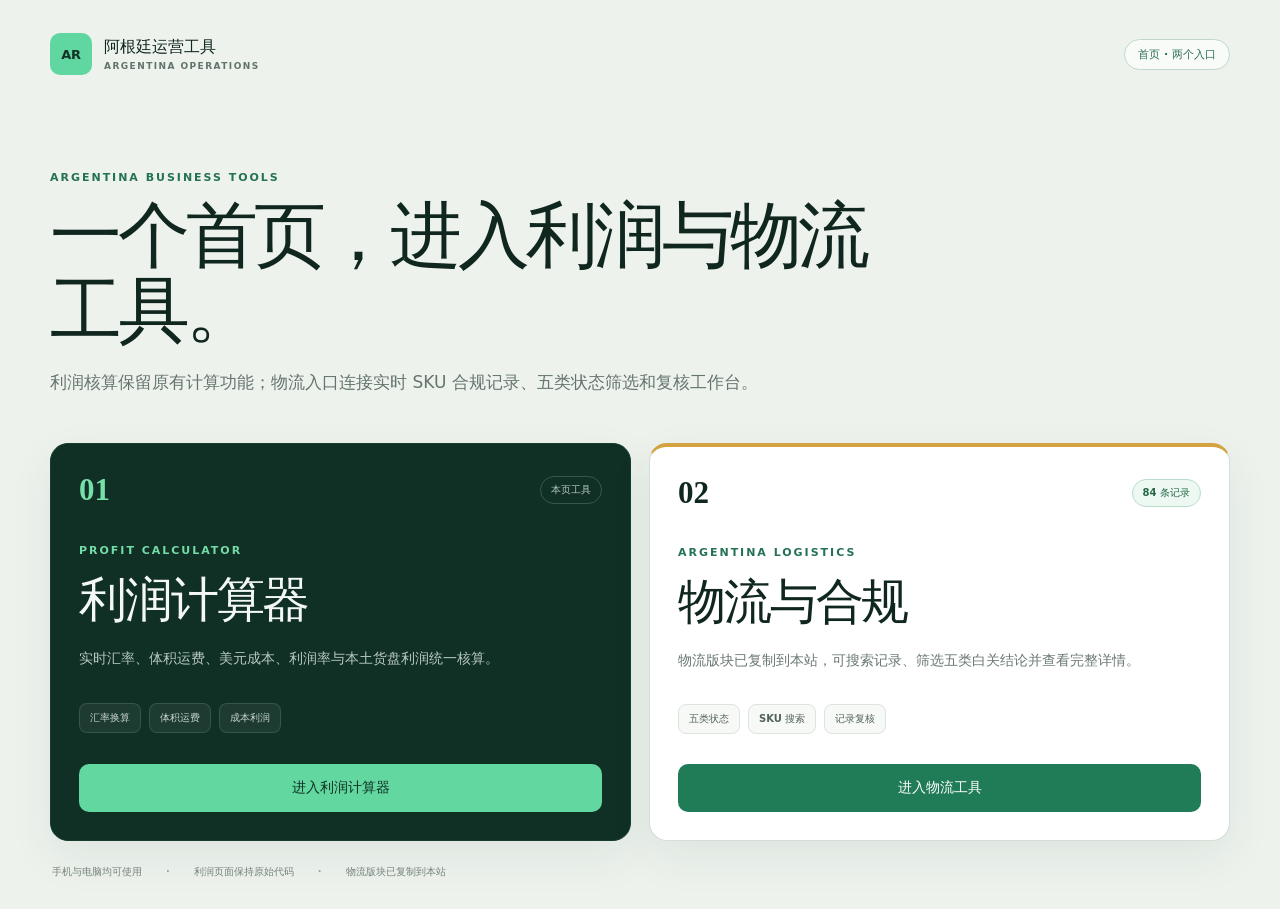
==== commit a575cf39: "Publish cache-safe production asset names" ====
--- a/index.html
+++ b/index.html
@@ -8,8 +8,8 @@
       content="阿根廷利润计算与物流合规工具统一入口"
     />
     <title>阿根廷电商运营工具</title>
-    <script type="module" crossorigin src="./assets/index-LJXUcjVa.js"></script>
-    <link rel="stylesheet" crossorigin href="./assets/index-Dv01fJZJ.css">
+    <script type="module" crossorigin src="./assets/index-DUcGHZpF-r2.js"></script>
+    <link rel="stylesheet" crossorigin href="./assets/index-Dv01fJZJ-r2.css">
   </head>
   <body>
     <div id="root"></div>
--- a/assets/index-Dv01fJZJ-r2.css
+++ b/assets/index-Dv01fJZJ-r2.css
@@ -0,0 +1 @@
+:root{font-family:Inter,PingFang SC,Microsoft YaHei,Noto Sans CJK SC,system-ui,sans-serif;color:#10271f;background:#edf2ed;font-synthesis:none;text-rendering:optimizeLegibility}*{box-sizing:border-box}body{margin:0;min-width:320px;min-height:100vh;background:#edf2ed;-webkit-font-smoothing:antialiased}a{color:inherit;text-decoration:none}button,a{-webkit-tap-highlight-color:transparent}.portal-shell{width:min(1180px,calc(100% - 48px));min-height:100vh;margin:0 auto;padding:28px 0 30px}.portal-header{display:flex;align-items:center;justify-content:space-between;min-height:52px}.brand{display:inline-flex;align-items:center;gap:12px}.brand-mark{display:grid;width:42px;height:42px;place-items:center;border-radius:10px;background:#60d7a0;color:#123428;font-size:13px;font-weight:900;letter-spacing:-.02em}.brand strong,.brand small{display:block}.brand strong{font-size:16px;line-height:1.2}.brand small{margin-top:4px;color:#61736b;font-size:9px;font-weight:750;letter-spacing:.16em;text-transform:uppercase}.access-badge{display:inline-flex;align-items:center;min-height:31px;padding:0 13px;border:1px solid #c0d8ca;border-radius:999px;background:#f8fbf8;color:#2a6e50;font-size:11px;font-weight:800}.portal-intro{max-width:920px;padding:86px 0 46px}.eyebrow,.tool-kicker{color:#247253;font-size:11px;font-weight:900;letter-spacing:.18em}.portal-intro h1{max-width:880px;margin:14px 0 18px;font-family:Georgia,"Noto Serif SC",Songti SC,serif;font-size:clamp(42px,6vw,72px);font-weight:650;line-height:1.04;letter-spacing:-.055em}.portal-intro p{max-width:760px;margin:0;color:#65756e;font-size:17px;line-height:1.8}.tool-grid{display:grid;grid-template-columns:repeat(2,minmax(0,1fr));gap:18px}.tool-card{display:flex;min-height:360px;flex-direction:column;justify-content:space-between;gap:30px;padding:28px;border:1px solid #d5ded8;border-radius:18px;box-shadow:0 16px 45px #1d352a12;transition:transform .18s ease,box-shadow .18s ease,border-color .18s ease}.tool-card:hover{transform:translateY(-3px);box-shadow:0 22px 55px #1d352a1f}.tool-card:focus-visible{outline:3px solid #e3b94f;outline-offset:4px}.calculator-card{border-color:#153d30;background:#102f25;color:#f4f8f5}.logistics-card{border-top:4px solid #d4a33f;background:#fff}.tool-card-top,.feature-list,.portal-footer{display:flex;align-items:center}.tool-card-top{justify-content:space-between}.tool-number{font-family:Georgia,serif;font-size:31px;font-weight:700}.calculator-card .tool-number{color:#77dea9}.tool-status{display:inline-flex;min-height:28px;align-items:center;padding:0 10px;border:1px solid rgb(255 255 255 / 18%);border-radius:999px;color:#b7c9c0;font-size:10px;font-weight:850}.tool-status.live{border-color:#b9ddca;background:#edf8f2;color:#246945}.calculator-card .tool-kicker{color:#74dca7}.tool-card h2{margin:10px 0 14px;font-family:Georgia,"Noto Serif SC",Songti SC,serif;font-size:clamp(32px,4vw,48px);font-weight:650;letter-spacing:-.045em}.tool-card p{max-width:520px;margin:0;color:#6a7871;font-size:14px;line-height:1.8}.calculator-card p{color:#b8c9c0}.feature-list{flex-wrap:wrap;gap:8px}.feature-list span{padding:7px 10px;border:1px solid #dce4df;border-radius:8px;background:#f7f9f7;color:#53635b;font-size:10px;font-weight:780}.calculator-card .feature-list span{border-color:#ffffff1f;background:#ffffff0f;color:#c7d5ce}.card-action{display:inline-flex;min-height:48px;align-items:center;justify-content:center;border-radius:10px;background:#207b57;color:#fff;font-size:14px;font-weight:850}.calculator-card .card-action{background:#62d79f;color:#103126}.portal-footer{flex-wrap:wrap;gap:12px 24px;padding:24px 2px 0;color:#74827b;font-size:10px;font-weight:700}.portal-footer span+span:before{content:"·";margin-right:24px;color:#9baa9f}@media(max-width:760px){.portal-shell{width:min(100% - 28px,560px);padding-top:18px}.access-badge{min-height:28px;padding-inline:10px;font-size:9px}.brand-mark{width:38px;height:38px}.brand strong{font-size:14px}.brand small{font-size:8px}.portal-intro{padding:56px 0 32px}.portal-intro h1{margin-top:12px;font-size:42px;line-height:1.08}.portal-intro p{font-size:14px;line-height:1.75}.tool-grid{grid-template-columns:1fr}.tool-card{min-height:318px;gap:22px;padding:22px;border-radius:15px}.tool-card h2{font-size:36px}.tool-card p{font-size:13px}.portal-footer{display:grid;gap:7px;padding-bottom:4px}.portal-footer span+span:before{content:none}}@media(prefers-reduced-motion:reduce){.tool-card{transition:none}}.logistics-page{--logistics-ink: #19241f;--logistics-ink-soft: #425149;--logistics-muted: #75817a;--logistics-green: #176b4b;--logistics-green-dark: #0e3327;--logistics-green-soft: #e7f5ed;--logistics-amber: #a96f18;--logistics-amber-soft: #fff2d9;--logistics-line: #dfe5e1;--logistics-line-soft: #edf0ee;--logistics-panel: #ffffff;--logistics-shadow: 0 10px 28px rgb(27 53 41 / 6%);min-height:100vh;padding-bottom:30px;background:#f4f6f4;color:var(--logistics-ink)}.logistics-page-header,.logistics-workspace{width:min(1180px,calc(100% - 48px));margin-inline:auto}.logistics-page-header{display:flex;min-height:88px;align-items:center;justify-content:space-between;gap:20px}.back-home-link{display:inline-flex;min-height:36px;align-items:center;justify-content:center;padding:0 14px;border:1px solid #c7d7ce;border-radius:999px;background:#fbfdfb;color:#25694c;font-size:11px;font-weight:850}.back-home-link:hover{border-color:#5a8f72;background:#f1f8f4}.back-home-link:focus-visible,.logistics-page button:focus-visible,.logistics-page input:focus-visible,.logistics-page a:focus-visible{outline:3px solid #e0b24b;outline-offset:3px}.logistics-page-heading{display:flex;align-items:flex-start;justify-content:space-between;gap:20px;margin:3px 0 20px;padding:18px 2px 0}.logistics-page-heading h1{max-width:760px;margin:10px 0 7px;font-size:clamp(30px,3.2vw,42px);line-height:1.12;letter-spacing:-.055em}.logistics-page-heading p{max-width:760px;margin:0;color:var(--logistics-muted);font-size:12px;line-height:1.7}.logistics-heading-actions{display:flex;flex:none;align-items:center;gap:9px}.logistics-version-badge,.logistics-live-badge{display:inline-flex;min-height:31px;align-items:center;padding:0 11px;border-radius:7px;font-size:9px;font-weight:850}.logistics-version-badge{background:var(--logistics-green-dark);color:#f2f7f4}.logistics-live-badge{border:1px solid #b8dac8;background:#edf8f2;color:#246945}.logistics-source-alerts{display:grid;gap:9px;margin-bottom:13px}.logistics-source-alerts article{display:flex;min-height:68px;align-items:center;gap:12px;padding:13px 15px;border:1px solid var(--logistics-line);border-radius:10px;background:#fff;box-shadow:var(--logistics-shadow)}.logistics-source-alerts article>div{min-width:0}.logistics-source-alerts strong,.logistics-source-alerts p{margin:0}.logistics-source-alerts strong{display:block;font-size:12px}.logistics-source-alerts p{margin-top:5px;color:var(--logistics-muted);font-size:10px;line-height:1.55}.logistics-alert-icon{display:grid;width:42px;height:36px;place-items:center;flex:none;border-radius:8px;font-size:8px;font-weight:900}.logistics-alert-icon.is-green{background:var(--logistics-green-soft);color:var(--logistics-green)}.logistics-alert-icon.is-amber{background:var(--logistics-amber-soft);color:var(--logistics-amber)}.logistics-panel{border:1px solid var(--logistics-line);border-radius:11px;background:var(--logistics-panel);box-shadow:var(--logistics-shadow)}.logistics-kpis{display:grid;grid-template-columns:repeat(4,minmax(0,1fr));gap:11px;margin-bottom:13px}.logistics-kpi{min-width:0;padding:17px 18px;border-top:3px solid #82968a}.logistics-kpi.is-green{border-top-color:#4f9f72}.logistics-kpi.is-amber{border-top-color:#d99a3b}.logistics-kpi.is-red{border-top-color:#c75f5f}.logistics-kpi span,.logistics-kpi small{display:block}.logistics-kpi span{color:var(--logistics-muted);font-size:10px;font-weight:800}.logistics-kpi strong{display:block;margin:7px 0 4px;font-size:29px;letter-spacing:-.05em}.logistics-kpi small{color:#85928b;font-size:9px}.logistics-load-state{display:grid;gap:7px;padding:28px}.logistics-load-state span{color:var(--logistics-muted);font-size:12px}.logistics-panel-heading{display:flex;min-height:76px;align-items:center;justify-content:space-between;gap:15px;padding:17px 19px;border-bottom:1px solid var(--logistics-line-soft)}.logistics-panel-heading h2,.logistics-panel-heading p{margin:0}.logistics-panel-heading h2{font-size:15px;letter-spacing:-.015em}.logistics-panel-heading p{margin-top:5px;color:var(--logistics-muted);font-size:10px}.soft-badge{width:fit-content;padding:5px 8px;border:1px solid var(--logistics-line);border-radius:999px;background:#fafcfa;color:#607068;font-size:9px}.compliance-filter-panel,.logistics-record-panel,.compliance-record-detail{margin-bottom:13px}.compliance-filter-panel .logistics-panel-heading{align-items:flex-end}.compliance-record-search{display:grid;min-width:260px;gap:6px}.compliance-record-search span{color:var(--logistics-muted);font-size:9px;font-weight:800}.compliance-record-search input{width:100%;height:38px;padding:0 11px;border:1px solid #dbe3de;border-radius:8px;background:#fbfdfb;color:var(--logistics-ink);font:inherit;outline:0}.compliance-record-search input:focus{border-color:#5a8f72;box-shadow:0 0 0 3px #5a8f721f}.compliance-filter-grid{display:grid;grid-template-columns:repeat(6,minmax(0,1fr));gap:9px;padding:0 18px 18px}.compliance-filter-grid>button{display:grid;min-width:0;min-height:78px;align-content:space-between;gap:7px;padding:10px;border:1px solid #dfe8e3;border-radius:9px;background:#fff;color:var(--logistics-ink);text-align:left;cursor:pointer}.compliance-filter-grid>button:hover,.compliance-filter-grid>button.is-active{border-color:#5a8f72;background:#f2f8f4;box-shadow:0 0 0 2px #5a8f721a}.compliance-filter-grid>button>span:not(.compliance-category){color:var(--logistics-muted);font-size:10px;font-weight:850}.compliance-filter-grid>button>.compliance-category{width:100%;min-height:38px;align-items:flex-start}.compliance-filter-grid>button>strong{font-size:18px}.compliance-category{display:inline-flex;min-height:25px;align-items:center;padding:5px 8px;border-radius:6px;color:#a30000;font-size:9px;font-weight:850;line-height:1.3}.compliance-category.category-1{background:#e2f0d9}.compliance-category.category-2{background:#ddebf7}.compliance-category.category-3{background:#fce4d6}.compliance-category.category-4{background:#fff2cc}.compliance-category.category-5{background:#f4cccc}.compliance-category.category-0{background:#edf0ee;color:#65736b}.dual-import-section{margin-bottom:13px}.dual-import-heading{display:flex;align-items:flex-end;justify-content:space-between;gap:20px;padding:20px 2px 13px}.dual-import-heading h2,.dual-import-heading p{margin:0}.dual-import-heading h2{margin-top:8px;font-size:24px;letter-spacing:-.035em}.dual-import-heading p{max-width:760px;margin-top:7px;color:var(--logistics-muted);font-size:11px;line-height:1.65}.dual-import-match-count{display:inline-flex;min-height:31px;align-items:center;padding:0 11px;border:1px solid #bfdccc;border-radius:999px;background:#f0f8f3;color:#25694c;font-size:9px;font-weight:850;white-space:nowrap}.dual-import-grid{display:grid;grid-template-columns:repeat(2,minmax(0,1fr));gap:12px}.dual-import-card{min-width:0;padding:20px;border:1px solid var(--logistics-line);border-radius:11px;background:#fff;box-shadow:var(--logistics-shadow)}.dual-import-card.is-logistics{border-top:3px solid #4f9f72}.dual-import-card.is-product{border-top:3px solid #d9a33b}.dual-import-card-heading{display:flex;align-items:center;justify-content:space-between;gap:12px}.dual-import-card-heading>span{color:var(--logistics-green);font-size:10px;font-weight:900;letter-spacing:.12em}.import-status{display:inline-flex;min-height:26px;align-items:center;padding:0 9px;border-radius:999px;background:#f1f3f2;color:#75817a;font-size:9px;font-weight:850}.import-status.is-loading{background:#fff2d9;color:#8d631e}.import-status.is-success{background:#e4f3ea;color:#246945}.import-status.is-error{background:#fbe4e4;color:#a43e3e}.dual-import-card h3{margin:18px 0 8px;font-size:20px;letter-spacing:-.025em}.dual-import-card>p{min-height:42px;margin:0 0 14px;color:var(--logistics-muted);font-size:10px;line-height:1.6}.file-drop-zone{display:grid;min-height:118px;place-content:center;gap:7px;padding:18px;border:1px dashed #bfd4c8;border-radius:9px;background:#f8fbf9;text-align:center;cursor:pointer}.file-drop-zone:hover{border-color:#5a8f72;background:#f1f8f4}.file-drop-zone input{position:absolute;width:1px;height:1px;overflow:hidden;opacity:0;pointer-events:none}.file-drop-zone strong{font-size:11px}.file-drop-zone span{color:var(--logistics-muted);font-size:9px}.import-template-link{display:inline-flex;margin-top:10px;color:var(--logistics-green);font-size:9px;font-weight:850}.import-search{display:grid;grid-template-columns:minmax(0,1fr) auto;gap:9px;margin-top:16px}.import-search label{display:grid;min-width:0;gap:6px}.import-search label>span{color:var(--logistics-muted);font-size:9px;font-weight:800}.import-search input{width:100%;height:38px;padding:0 11px;border:1px solid #dbe3de;border-radius:8px;background:#fbfdfb;color:var(--logistics-ink);font:inherit;outline:0}.import-search input:focus{border-color:#5a8f72;box-shadow:0 0 0 3px #5a8f721f}.import-search button{align-self:end;min-height:38px;padding:0 13px;border:1px solid #1d7655;border-radius:8px;background:#1d7655;color:#fff;font:inherit;font-size:10px;font-weight:850;cursor:pointer}.import-search button:disabled{border-color:#cad5cf;background:#dfe6e2;color:#8a958f;cursor:not-allowed}.import-feedback{margin-top:10px;padding:9px 10px;border-radius:7px;background:#f4f6f5;color:#64716a;font-size:9px;line-height:1.5}.import-feedback.is-success{background:#edf8f2;color:#25694c}.import-feedback.is-error{background:#fff0f0;color:#9f3e3e}.sku-unified-result{margin-bottom:13px;scroll-margin-top:16px}.sku-match-state{display:inline-flex;min-height:28px;align-items:center;padding:0 10px;border-radius:999px;font-size:9px;font-weight:850}.sku-match-state.is-matched{background:#e3f3e9;color:#246945}.sku-match-state.is-partial{background:#fff2d9;color:#8a611c}.sku-match-grid{display:grid;grid-template-columns:repeat(2,minmax(0,1fr));gap:12px;padding:16px 18px 18px}.sku-match-card{min-width:0;padding:16px;border:1px solid #dfe7e2;border-radius:9px;background:#fbfdfb}.sku-match-card.is-empty{border-style:dashed;background:#f8f9f8}.sku-match-card>span{color:var(--logistics-green);font-size:9px;font-weight:900;letter-spacing:.12em}.sku-match-card h3{margin:9px 0 14px;font-size:15px;letter-spacing:-.02em}.sku-match-card>p{margin:0;color:var(--logistics-muted);font-size:10px;line-height:1.6}.sku-match-summary,.product-field-list{display:grid;grid-template-columns:repeat(2,minmax(0,1fr));gap:8px}.sku-match-summary>div,.product-field-list>div{min-width:0;padding:10px;border-radius:7px;background:#f0f4f1}.sku-match-summary small,.sku-match-summary strong,.product-field-list small,.product-field-list strong{display:block}.sku-match-summary small,.product-field-list small{margin-bottom:5px;color:var(--logistics-muted);font-size:8px;font-weight:800}.sku-match-summary strong,.product-field-list strong{color:#34423b;font-size:9px;line-height:1.5;overflow-wrap:anywhere}.logistics-record-list{max-height:640px;overflow:auto}.logistics-record-list>button{display:grid;width:100%;grid-template-columns:minmax(150px,1.1fr) minmax(170px,.95fr) minmax(210px,1.25fr) 80px;align-items:center;gap:13px;padding:12px 18px;border:0;border-top:1px solid var(--logistics-line-soft);background:#fff;color:var(--logistics-ink);text-align:left;cursor:pointer}.logistics-record-list>button:hover{background:#f5faf7}.logistics-record-list>button.is-selected{background:#eef7f1;box-shadow:inset 3px 0 0 var(--logistics-green)}.logistics-record-list>button span{min-width:0}.logistics-record-list>button b,.logistics-record-list>button small{display:block;overflow:hidden;text-overflow:ellipsis;white-space:nowrap}.logistics-record-list>button b{font-size:10px}.logistics-record-list>button small{margin-top:4px;color:var(--logistics-muted);font-size:9px}.logistics-record-list>button i{font-style:normal}.logistics-empty{display:grid;gap:5px;padding:24px 18px;border-top:1px solid var(--logistics-line-soft);color:var(--logistics-muted)}.logistics-empty strong{color:var(--logistics-ink);font-size:11px}.logistics-empty span{font-size:10px}.compliance-record-detail{padding:21px;scroll-margin-top:16px}.compliance-record-heading{display:flex;align-items:flex-start;justify-content:space-between;gap:18px}.compliance-record-heading h2{margin:8px 0 10px;font-size:20px;letter-spacing:-.02em}.compliance-record-badges,.compliance-record-actions{display:flex;flex-wrap:wrap;align-items:center;gap:7px}.compliance-record-actions{justify-content:flex-end}.compliance-record-actions button{min-height:38px;padding:0 13px;border:1px solid #cfdad4;border-radius:8px;background:#fff;color:#355145;font:inherit;font-size:10px;font-weight:850;cursor:pointer}.compliance-record-actions button.is-primary{border-color:#1c7654;background:#1c7654;color:#fff}.review-badge{display:inline-flex;min-height:25px;align-items:center;padding:5px 9px;border-radius:999px;font-size:9px;font-weight:850}.review-badge.is-draft{background:#fff2cc;color:#875f12}.review-badge.is-reviewed{background:#e2f0d9;color:#2f6d45}.review-badge.is-superseded{background:#edf0ee;color:#77817b}.logistics-readonly-notice{margin-top:15px;padding:11px 13px;border:1px solid #ead7a7;border-radius:8px;background:#fff9e8;color:#725313;font-size:10px;line-height:1.55}.compliance-decision-grid{display:grid;grid-template-columns:repeat(2,minmax(0,1fr));gap:11px;margin-top:18px}.compliance-decision-grid article{min-width:0;padding:15px;border:1px solid #dde7e1;border-radius:10px;background:#fbfdfb}.compliance-decision-grid span,.compliance-evidence-grid span,.compliance-source-links>span,.compliance-version-history>span{display:block;margin-bottom:8px;color:var(--logistics-muted);font-size:10px;font-weight:850}.compliance-decision-grid p,.compliance-evidence-grid p{margin:0;color:#33413a;font-size:11px;line-height:1.65;white-space:pre-wrap}.compliance-evidence-grid{display:grid;grid-template-columns:repeat(4,minmax(0,1fr));gap:10px;margin-top:11px}.compliance-evidence-grid article{min-width:0;padding:13px;border-radius:9px;background:#f4f7f5}.compliance-source-links{margin-top:14px;padding:14px;border-top:1px solid var(--logistics-line-soft)}.compliance-source-links>div{display:grid;gap:7px}.compliance-source-links a{color:var(--logistics-green);font-size:10px;line-height:1.45;overflow-wrap:anywhere;text-decoration:none}.compliance-source-links a:hover{text-decoration:underline}.compliance-version-history{margin-top:14px;padding-top:14px;border-top:1px solid var(--logistics-line-soft)}.compliance-version-history>div{display:flex;gap:8px;overflow-x:auto;padding-bottom:3px}.compliance-version-history button{display:grid;min-width:145px;flex:0 0 auto;gap:4px;padding:9px 11px;border:1px solid #dfe7e2;border-radius:8px;background:#fff;color:var(--logistics-ink);text-align:left;cursor:pointer}.compliance-version-history button.is-active{border-color:#5a8f72;background:#f0f7f3}.compliance-version-history b{font-size:10px}.compliance-version-history small{color:var(--logistics-muted);font-size:9px}.logistics-snapshot-note{padding:13px 2px 2px;color:#78867e;font-size:9px;text-align:right}@media(max-width:1050px){.logistics-kpis{grid-template-columns:repeat(2,minmax(0,1fr))}.logistics-record-list>button{grid-template-columns:minmax(140px,1fr) minmax(170px,1fr) minmax(190px,1fr)}.logistics-record-list>button>span:last-child{display:none}.compliance-filter-grid{grid-template-columns:repeat(3,minmax(0,1fr))}.compliance-evidence-grid{grid-template-columns:repeat(2,minmax(0,1fr))}.sku-match-summary,.product-field-list{grid-template-columns:1fr}}@media(max-width:720px){.logistics-page-header,.logistics-workspace{width:min(100% - 24px,560px)}.logistics-page-header{min-height:74px}.logistics-page-header .brand small{display:none}.back-home-link{min-height:32px;padding-inline:11px;font-size:9px}.logistics-page-heading{align-items:stretch;flex-direction:column;padding-top:12px}.logistics-page-heading h1{margin-top:8px;font-size:31px}.logistics-page-heading p{font-size:11px}.logistics-heading-actions{flex-wrap:wrap}.logistics-source-alerts article{align-items:flex-start}.dual-import-heading{align-items:flex-start;flex-direction:column}.dual-import-grid,.sku-match-grid{grid-template-columns:1fr}.dual-import-card{padding:16px}.dual-import-card>p{min-height:0}.import-search{grid-template-columns:1fr}.import-search button{width:100%}.logistics-kpis{grid-template-columns:1fr}.compliance-filter-panel .logistics-panel-heading,.compliance-record-heading{align-items:stretch;flex-direction:column}.compliance-record-search{width:100%;min-width:0}.compliance-filter-grid,.compliance-decision-grid,.compliance-evidence-grid{grid-template-columns:1fr}.compliance-filter-grid{padding-inline:14px}.compliance-filter-grid>button{min-height:62px}.logistics-record-list{max-height:780px}.logistics-record-list>button{grid-template-columns:1fr;gap:9px;padding:14px}.logistics-record-list>button>span:last-child{display:block}.logistics-record-list>button b,.logistics-record-list>button small{white-space:normal}.compliance-record-actions{justify-content:stretch}.compliance-record-actions button{flex:1 1 100%}.compliance-record-detail{padding:15px}.logistics-snapshot-note{text-align:left}}@media(prefers-reduced-motion:reduce){.logistics-page{scroll-behavior:auto}}
